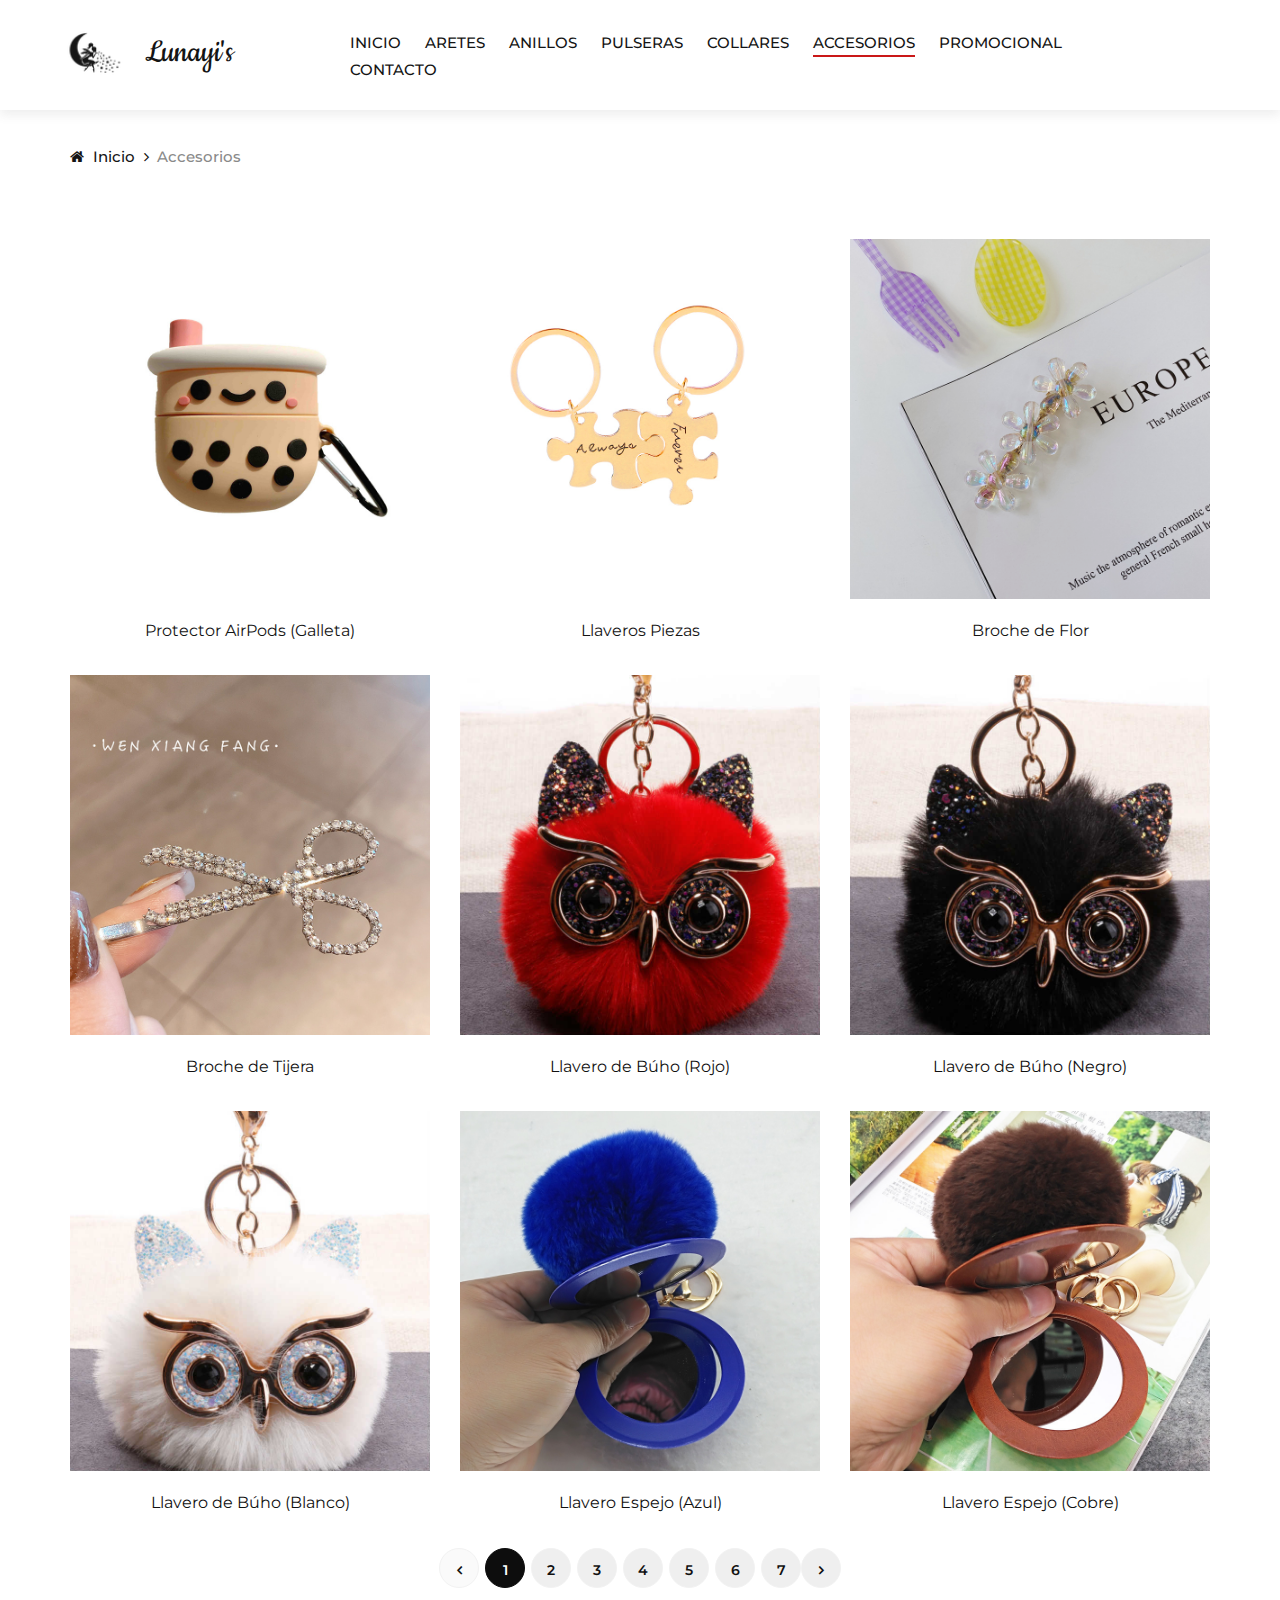
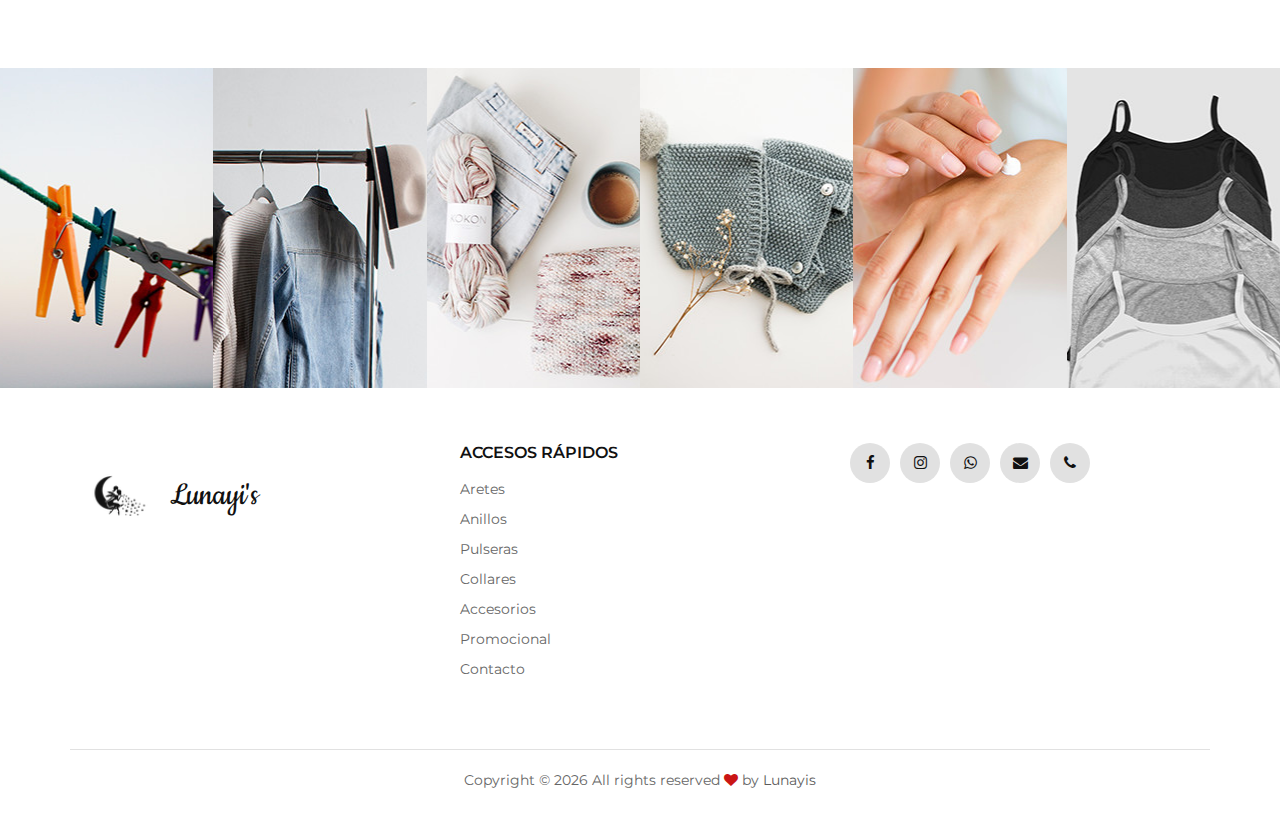
==== accesories.html @ 6506234a "Completed" ====
<!DOCTYPE html>
<html lang="es">

<head>
  <meta charset="UTF-8">
  <meta name="description" content="Ashion Template">
  <meta name="keywords" content="Ashion, unica, creative, html">
  <meta name="viewport" content="width=device-width, initial-scale=1.0">
  <meta http-equiv="X-UA-Compatible" content="ie=edge">
  <title>Lunayis</title>

  <!-- Google Font -->
  <link href="https://fonts.googleapis.com/css2?family=Cookie&display=swap" rel="stylesheet">
  <link href="https://fonts.googleapis.com/css2?family=Montserrat:wght@400;500;600;700;800;900&display=swap"
    rel="stylesheet">

  <!-- Css Styles -->
  <link rel="stylesheet" href="css/bootstrap.min.css" type="text/css">
  <link rel="stylesheet" href="css/font-awesome.min.css" type="text/css">
  <link rel="stylesheet" href="css/elegant-icons.css" type="text/css">
  <link rel="stylesheet" href="css/jquery-ui.min.css" type="text/css">
  <link rel="stylesheet" href="css/magnific-popup.css" type="text/css">
  <link rel="stylesheet" href="css/owl.carousel.min.css" type="text/css">
  <link rel="stylesheet" href="css/slicknav.min.css" type="text/css">
  <link rel="stylesheet" href="css/style.css" type="text/css">
  <link rel="icon" href="img/back.png">
</head>

<body>
  <!-- Page Preloder -->
  <div id="preloder">
    <div class="loader"></div>
  </div>

  <!-- Offcanvas Menu Begin -->
  <div class="offcanvas-menu-overlay"></div>
  <div class="offcanvas-menu-wrapper">
    <ul class="offcanvas__widget">
    </ul>
    <div class="offcanvas__logo">
      <a href="./index.html">
        <img src="img/back.png" alt="">
        <span>Lunayi's</span>
      </a>
    </div>
    <div id="mobile-menu-wrap"></div>
  </div>
  <!-- Offcanvas Menu End -->

  <!-- Header Section Begin -->
  <header class="header">
    <div class="container-fluid">
      <div class="row">
        <div class="col-xl-3 col-lg-2">
          <div class="header__logo">
            <a href="./index.html"><img src="img/back.png" alt=""></a>
            <span>Lunayi's</span>
          </div>
        </div>
        <div class="col-xl-8 col-lg-8">
          <nav class="header__menu">
            <ul>
              <li><a href="./index.html">Inicio</a></li>
              <li><a href="earring.html">Aretes</a></li>
              <li><a href="rings.html">Anillos</a></li>
              <li><a href="wrist.html">Pulseras</a></li>
              <li><a href="necklaces.html">Collares</a></li>
              <li class="active"><a href="accesories.html">Accesorios</a></li>
              <li><a href="./promocional.html">Promocional</a></li>
              <li><a href="./contact.html">Contacto</a></li>
            </ul>
          </nav>
        </div>
      </div>
      <div class="canvas__open">
        <i class="fa fa-bars"></i>
      </div>
    </div>
  </header>
  <!-- Header Section End -->

  <!-- Breadcrumb Begin -->
  <div class="breadcrumb-option">
    <div class="container">
      <div class="row">
        <div class="col-lg-12">
          <div class="breadcrumb__links">
            <a href="./index.html"><i class="fa fa-home"></i> Inicio</a>
            <span>Accesorios</span>
          </div>
        </div>
      </div>
    </div>
  </div>
  <!-- Breadcrumb End -->

  <!-- Shop Section Begin -->
  <section class="shop spad">
    <div class="container">
      <div class="row">
        <div class="col-lg-12 col-md-12">
          <ul id="paginated-list" class="row">
            <li class="col-lg-4 col-md-6">
              <div class="product__item sale">
                <div class="product__item__pic set-bg" data-setbg='img/accesories/ac-1.jpg'>
                  <ul class="product__hover">
                    <li><a href="img/accesories/ac-1.jpg" class="image-popup"><span class="arrow_expand"></span></a>
                    </li>
                  </ul>
                </div>
                <div class="product__item__text">
                  <h6>Protector AirPods (Galleta)</h6>
                </div>
              </div>
            </li>
            <li class="col-lg-4 col-md-6">
              <div class="product__item sale">
                <div class="product__item__pic set-bg" data-setbg='img/accesories/ac-2.jpg'>
                  <ul class="product__hover">
                    <li><a href="img/accesories/ac-2.jpg" class="image-popup"><span class="arrow_expand"></span></a>
                    </li>
                  </ul>
                </div>
                <div class="product__item__text">
                  <h6>Llaveros Piezas</h6>
                </div>
              </div>
            </li>
            <li class="col-lg-4 col-md-6">
              <div class="product__item sale">
                <div class="product__item__pic set-bg" data-setbg='img/accesories/ac-3.jpg'>
                  <ul class="product__hover">
                    <li><a href="img/accesories/ac-3.jpg" class="image-popup"><span class="arrow_expand"></span></a>
                    </li>
                  </ul>
                </div>
                <div class="product__item__text">
                  <h6>Broche de Flor</h6>
                </div>
              </div>
            </li>
            <li class="col-lg-4 col-md-6">
              <div class="product__item sale">
                <div class="product__item__pic set-bg" data-setbg='img/accesories/ac-4.jpg'>
                  <ul class="product__hover">
                    <li><a href="img/accesories/ac-4.jpg" class="image-popup"><span class="arrow_expand"></span></a>
                    </li>
                  </ul>
                </div>
                <div class="product__item__text">
                  <h6>Broche de Tijera</h6>
                </div>
              </div>
            </li>
            <li class="col-lg-4 col-md-6">
              <div class="product__item sale">
                <div class="product__item__pic set-bg" data-setbg='img/accesories/ac-5.jpg'>
                  <ul class="product__hover">
                    <li><a href="img/accesories/ac-5.jpg" class="image-popup"><span class="arrow_expand"></span></a>
                    </li>
                  </ul>
                </div>
                <div class="product__item__text">
                  <h6>Llavero de Búho (Rojo)</h6>
                </div>
              </div>
            </li>
            <li class="col-lg-4 col-md-6">
              <div class="product__item sale">
                <div class="product__item__pic set-bg" data-setbg='img/accesories/ac-6.jpg'>
                  <ul class="product__hover">
                    <li><a href="img/accesories/ac-6.jpg" class="image-popup"><span class="arrow_expand"></span></a>
                    </li>
                  </ul>
                </div>
                <div class="product__item__text">
                  <h6>Llavero de Búho (Negro)</h6>
                </div>
              </div>
            </li>
            <li class="col-lg-4 col-md-6">
              <div class="product__item sale">
                <div class="product__item__pic set-bg" data-setbg='img/accesories/ac-7.jpg'>
                  <ul class="product__hover">
                    <li><a href="img/accesories/ac-7.jpg" class="image-popup"><span class="arrow_expand"></span></a>
                    </li>
                  </ul>
                </div>
                <div class="product__item__text">
                  <h6>Llavero de Búho (Blanco)</h6>
                </div>
              </div>
            </li>
            <li class="col-lg-4 col-md-6">
              <div class="product__item sale">
                <div class="product__item__pic set-bg" data-setbg='img/accesories/ac-8.jpg'>
                  <ul class="product__hover">
                    <li><a href="img/accesories/ac-8.jpg" class="image-popup"><span class="arrow_expand"></span></a>
                    </li>
                  </ul>
                </div>
                <div class="product__item__text">
                  <h6>Llavero Espejo (Azul)</h6>
                </div>
              </div>
            </li>
            <li class="col-lg-4 col-md-6">
              <div class="product__item sale">
                <div class="product__item__pic set-bg" data-setbg='img/accesories/ac-9.jpg'>
                  <ul class="product__hover">
                    <li><a href="img/accesories/ac-9.jpg" class="image-popup"><span class="arrow_expand"></span></a>
                    </li>
                  </ul>
                </div>
                <div class="product__item__text">
                  <h6>Llavero Espejo (Cobre)</h6>
                </div>
              </div>
            </li>
            <li class="col-lg-4 col-md-6">
              <div class="product__item sale">
                <div class="product__item__pic set-bg" data-setbg='img/accesories/ac-10.jpg'>
                  <ul class="product__hover">
                    <li><a href="img/accesories/ac-10.jpg" class="image-popup"><span class="arrow_expand"></span></a>
                    </li>
                  </ul>
                </div>
                <div class="product__item__text">
                  <h6>Llavero de Cactus</h6>
                </div>
              </div>
            </li>
            <li class="col-lg-4 col-md-6">
              <div class="product__item sale">
                <div class="product__item__pic set-bg" data-setbg='img/accesories/ac-11.jpg'>
                  <ul class="product__hover">
                    <li><a href="img/accesories/ac-11.jpg" class="image-popup"><span class="arrow_expand"></span></a>
                    </li>
                  </ul>
                </div>
                <div class="product__item__text">
                  <h6>Lapicera</h6>
                </div>
              </div>
            </li>
            <li class="col-lg-4 col-md-6">
              <div class="product__item sale">
                <div class="product__item__pic set-bg" data-setbg='img/accesories/ac-12.jpg'>
                  <ul class="product__hover">
                    <li><a href="img/accesories/ac-12.jpg" class="image-popup"><span class="arrow_expand"></span></a>
                    </li>
                  </ul>
                </div>
                <div class="product__item__text">
                  <h6>Diademas</h6>
                </div>
              </div>
            </li>
            <li class="col-lg-4 col-md-6">
              <div class="product__item sale">
                <div class="product__item__pic set-bg" data-setbg='img/accesories/ac-13.jpg'>
                  <ul class="product__hover">
                    <li><a href="img/accesories/ac-13.jpg" class="image-popup"><span class="arrow_expand"></span></a>
                    </li>
                  </ul>
                </div>
                <div class="product__item__text">
                  <h6>Espanta Sueños</h6>
                </div>
              </div>
            </li>
            <li class="col-lg-4 col-md-6">
              <div class="product__item sale">
                <div class="product__item__pic set-bg" data-setbg='img/accesories/ac-14.jpg'>
                  <ul class="product__hover">
                    <li><a href="img/accesories/ac-14.jpg" class="image-popup"><span class="arrow_expand"></span></a>
                    </li>
                  </ul>
                </div>
                <div class="product__item__text">
                  <h6>Cadena Negra</h6>
                </div>
              </div>
            </li>
            <li class="col-lg-4 col-md-6">
              <div class="product__item sale">
                <div class="product__item__pic set-bg" data-setbg='img/accesories/ac-15.jpg'>
                  <ul class="product__hover">
                    <li><a href="img/accesories/ac-15.jpg" class="image-popup"><span class="arrow_expand"></span></a>
                    </li>
                  </ul>
                </div>
                <div class="product__item__text">
                  <h6>Bolsa Negra</h6>
                </div>
              </div>
            </li>
            <li class="col-lg-4 col-md-6">
              <div class="product__item sale">
                <div class="product__item__pic set-bg" data-setbg='img/accesories/ac-16.jpg'>
                  <ul class="product__hover">
                    <li><a href="img/accesories/ac-16.jpg" class="image-popup"><span class="arrow_expand"></span></a>
                    </li>
                  </ul>
                </div>
                <div class="product__item__text">
                  <h6>Protector AirPods (Huella)</h6>
                </div>
              </div>
            </li>
            <li class="col-lg-4 col-md-6">
              <div class="product__item sale">
                <div class="product__item__pic set-bg" data-setbg='img/accesories/ac-17.jpg'>
                  <ul class="product__hover">
                    <li><a href="img/accesories/ac-17.jpg" class="image-popup"><span class="arrow_expand"></span></a>
                    </li>
                  </ul>
                </div>
                <div class="product__item__text">
                  <h6>Lentes Oso (Rosas)</h6>
                </div>
              </div>
            </li>
            <li class="col-lg-4 col-md-6">
              <div class="product__item sale">
                <div class="product__item__pic set-bg" data-setbg='img/accesories/ac-18.jpg'>
                  <ul class="product__hover">
                    <li><a href="img/accesories/ac-18.jpg" class="image-popup"><span class="arrow_expand"></span></a>
                    </li>
                  </ul>
                </div>
                <div class="product__item__text">
                  <h6>Lentes Oso (Morados)</h6>
                </div>
              </div>
            </li>
            <li class="col-lg-4 col-md-6">
              <div class="product__item sale">
                <div class="product__item__pic set-bg" data-setbg='img/accesories/ac-19.jpg'>
                  <ul class="product__hover">
                    <li><a href="img/accesories/ac-19.jpg" class="image-popup"><span class="arrow_expand"></span></a>
                    </li>
                  </ul>
                </div>
                <div class="product__item__text">
                  <h6>Tobillera</h6>
                </div>
              </div>
            </li>
            <li class="col-lg-4 col-md-6">
              <div class="product__item sale">
                <div class="product__item__pic set-bg" data-setbg='img/accesories/ac-20.jpg'>
                  <ul class="product__hover">
                    <li><a href="img/accesories/ac-20.jpg" class="image-popup"><span class="arrow_expand"></span></a>
                    </li>
                  </ul>
                </div>
                <div class="product__item__text">
                  <h6>Llavero de Bebé</h6>
                </div>
              </div>
            </li>
            <li class="col-lg-4 col-md-6">
              <div class="product__item sale">
                <div class="product__item__pic set-bg" data-setbg='img/accesories/ac-21.jpg'>
                  <ul class="product__hover">
                    <li><a href="img/accesories/ac-21.jpg" class="image-popup"><span class="arrow_expand"></span></a>
                    </li>
                  </ul>
                </div>
                <div class="product__item__text">
                  <h6>Llavero de Astronauta</h6>
                </div>
              </div>
            </li>
            <li class="col-lg-4 col-md-6">
              <div class="product__item sale">
                <div class="product__item__pic set-bg" data-setbg='img/accesories/ac-22.jpg'>
                  <ul class="product__hover">
                    <li><a href="img/accesories/ac-22.jpg" class="image-popup"><span class="arrow_expand"></span></a>
                    </li>
                  </ul>
                </div>
                <div class="product__item__text">
                  <h6>Cartera (Gris)</h6>
                </div>
              </div>
            </li>
            <li class="col-lg-4 col-md-6">
              <div class="product__item sale">
                <div class="product__item__pic set-bg" data-setbg='img/accesories/ac-23.jpg'>
                  <ul class="product__hover">
                    <li><a href="img/accesories/ac-23.jpg" class="image-popup"><span class="arrow_expand"></span></a>
                    </li>
                  </ul>
                </div>
                <div class="product__item__text">
                  <h6>Broche de Sirena</h6>
                </div>
              </div>
            </li>
            <li class="col-lg-4 col-md-6">
              <div class="product__item sale">
                <div class="product__item__pic set-bg" data-setbg='img/accesories/ac-24.jpg'>
                  <ul class="product__hover">
                    <li><a href="img/accesories/ac-24.jpg" class="image-popup"><span class="arrow_expand"></span></a>
                    </li>
                  </ul>
                </div>
                <div class="product__item__text">
                  <h6>Pinza para Pelo (Gato)</h6>
                </div>
              </div>
            </li>
            <li class="col-lg-4 col-md-6">
              <div class="product__item sale">
                <div class="product__item__pic set-bg" data-setbg='img/accesories/ac-25.jpg'>
                  <ul class="product__hover">
                    <li><a href="img/accesories/ac-25.jpg" class="image-popup"><span class="arrow_expand"></span></a>
                    </li>
                  </ul>
                </div>
                <div class="product__item__text">
                  <h6>Primeros Auxilios</h6>
                </div>
              </div>
            </li>
            <li class="col-lg-4 col-md-6">
              <div class="product__item sale">
                <div class="product__item__pic set-bg" data-setbg='img/accesories/ac-26.jpg'>
                  <ul class="product__hover">
                    <li><a href="img/accesories/ac-26.jpg" class="image-popup"><span class="arrow_expand"></span></a>
                    </li>
                  </ul>
                </div>
                <div class="product__item__text">
                  <h6>Lentes (Naranjas)</h6>
                </div>
              </div>
            </li>
            <li class="col-lg-4 col-md-6">
              <div class="product__item sale">
                <div class="product__item__pic set-bg" data-setbg='img/accesories/ac-27.jpg'>
                  <ul class="product__hover">
                    <li><a href="img/accesories/ac-27.jpg" class="image-popup"><span class="arrow_expand"></span></a>
                    </li>
                  </ul>
                </div>
                <div class="product__item__text">
                  <h6>Lentes (Rosas)</h6>
                </div>
              </div>
            </li>
            <li class="col-lg-4 col-md-6">
              <div class="product__item sale">
                <div class="product__item__pic set-bg" data-setbg='img/accesories/ac-28.jpg'>
                  <ul class="product__hover">
                    <li><a href="img/accesories/ac-28.jpg" class="image-popup"><span class="arrow_expand"></span></a>
                    </li>
                  </ul>
                </div>
                <div class="product__item__text">
                  <h6>Lentes (Morados)</h6>
                </div>
              </div>
            </li>
            <li class="col-lg-4 col-md-6">
              <div class="product__item sale">
                <div class="product__item__pic set-bg" data-setbg='img/accesories/ac-29.jpg'>
                  <ul class="product__hover">
                    <li><a href="img/accesories/ac-29.jpg" class="image-popup"><span class="arrow_expand"></span></a>
                    </li>
                  </ul>
                </div>
                <div class="product__item__text">
                  <h6>Lentes (Rojos)</h6>
                </div>
              </div>
            </li>
            <li class="col-lg-4 col-md-6">
              <div class="product__item sale">
                <div class="product__item__pic set-bg" data-setbg='img/accesories/ac-30.jpg'>
                  <ul class="product__hover">
                    <li><a href="img/accesories/ac-30.jpg" class="image-popup"><span class="arrow_expand"></span></a>
                    </li>
                  </ul>
                </div>
                <div class="product__item__text">
                  <h6>Lentes (Negros)</h6>
                </div>
              </div>
            </li>
            <li class="col-lg-4 col-md-6">
              <div class="product__item sale">
                <div class="product__item__pic set-bg" data-setbg='img/accesories/ac-31.jpg'>
                  <ul class="product__hover">
                    <li><a href="img/accesories/ac-31.jpg" class="image-popup"><span class="arrow_expand"></span></a>
                    </li>
                  </ul>
                </div>
                <div class="product__item__text">
                  <h6>Llavero de Dinosaurio</h6>
                </div>
              </div>
            </li>
            <li class="col-lg-4 col-md-6">
              <div class="product__item sale">
                <div class="product__item__pic set-bg" data-setbg='img/accesories/ac-32.jpg'>
                  <ul class="product__hover">
                    <li><a href="img/accesories/ac-32.jpg" class="image-popup"><span class="arrow_expand"></span></a>
                    </li>
                  </ul>
                </div>
                <div class="product__item__text">
                  <h6>Astronauta</h6>
                </div>
              </div>
            </li>
            <li class="col-lg-4 col-md-6">
              <div class="product__item sale">
                <div class="product__item__pic set-bg" data-setbg='img/accesories/ac-33.jpg'>
                  <ul class="product__hover">
                    <li><a href="img/accesories/ac-33.jpg" class="image-popup"><span class="arrow_expand"></span></a>
                    </li>
                  </ul>
                </div>
                <div class="product__item__text">
                  <h6>Broche de Sirena</h6>
                </div>
              </div>
            </li>
            <li class="col-lg-4 col-md-6">
              <div class="product__item sale">
                <div class="product__item__pic set-bg" data-setbg='img/accesories/ac-34.jpg'>
                  <ul class="product__hover">
                    <li><a href="img/accesories/ac-34.jpg" class="image-popup"><span class="arrow_expand"></span></a>
                    </li>
                  </ul>
                </div>
                <div class="product__item__text">
                  <h6>Llavero de Astronauta (Blanco)</h6>
                </div>
              </div>
            </li>
            <li class="col-lg-4 col-md-6">
              <div class="product__item sale">
                <div class="product__item__pic set-bg" data-setbg='img/accesories/ac-35.jpg'>
                  <ul class="product__hover">
                    <li><a href="img/accesories/ac-35.jpg" class="image-popup"><span class="arrow_expand"></span></a>
                    </li>
                  </ul>
                </div>
                <div class="product__item__text">
                  <h6>Llavero de Corazób (Rosa)</h6>
                </div>
              </div>
            </li>
            <li class="col-lg-4 col-md-6">
              <div class="product__item sale">
                <div class="product__item__pic set-bg" data-setbg='img/accesories/ac-36.jpg'>
                  <ul class="product__hover">
                    <li><a href="img/accesories/ac-36.jpg" class="image-popup"><span class="arrow_expand"></span></a>
                    </li>
                  </ul>
                </div>
                <div class="product__item__text">
                  <h6>Moño de Blanca Nieves</h6>
                </div>
              </div>
            </li>
            <li class="col-lg-4 col-md-6">
              <div class="product__item sale">
                <div class="product__item__pic set-bg" data-setbg='img/accesories/ac-37.jpg'>
                  <ul class="product__hover">
                    <li><a href="img/accesories/ac-37.jpg" class="image-popup"><span class="arrow_expand"></span></a>
                    </li>
                  </ul>
                </div>
                <div class="product__item__text">
                  <h6>Moño de Ariel</h6>
                </div>
              </div>
            </li>
            <li class="col-lg-4 col-md-6">
              <div class="product__item sale">
                <div class="product__item__pic set-bg" data-setbg='img/accesories/ac-38.jpg'>
                  <ul class="product__hover">
                    <li><a href="img/accesories/ac-38.jpg" class="image-popup"><span class="arrow_expand"></span></a>
                    </li>
                  </ul>
                </div>
                <div class="product__item__text">
                  <h6>Moño de Sirenita</h6>
                </div>
              </div>
            </li>
            <li class="col-lg-4 col-md-6">
              <div class="product__item sale">
                <div class="product__item__pic set-bg" data-setbg='img/accesories/ac-39.jpg'>
                  <ul class="product__hover">
                    <li><a href="img/accesories/ac-39.jpg" class="image-popup"><span class="arrow_expand"></span></a>
                    </li>
                  </ul>
                </div>
                <div class="product__item__text">
                  <h6>Moño de Enredados</h6>
                </div>
              </div>
            </li>
            <li class="col-lg-4 col-md-6">
              <div class="product__item sale">
                <div class="product__item__pic set-bg" data-setbg='img/accesories/ac-40.jpg'>
                  <ul class="product__hover">
                    <li><a href="img/accesories/ac-40.jpg" class="image-popup"><span class="arrow_expand"></span></a>
                    </li>
                  </ul>
                </div>
                <div class="product__item__text">
                  <h6>Moño de Bella</h6>
                </div>
              </div>
            </li>
            <li class="col-lg-4 col-md-6">
              <div class="product__item sale">
                <div class="product__item__pic set-bg" data-setbg='img/accesories/ac-41.jpg'>
                  <ul class="product__hover">
                    <li><a href="img/accesories/ac-41.jpg" class="image-popup"><span class="arrow_expand"></span></a>
                    </li>
                  </ul>
                </div>
                <div class="product__item__text">
                  <h6>Moño de Cenicienta</h6>
                </div>
              </div>
            </li>
            <li class="col-lg-4 col-md-6">
              <div class="product__item sale">
                <div class="product__item__pic set-bg" data-setbg='img/accesories/ac-42.jpg'>
                  <ul class="product__hover">
                    <li><a href="img/accesories/ac-42.jpg" class="image-popup"><span class="arrow_expand"></span></a>
                    </li>
                  </ul>
                </div>
                <div class="product__item__text">
                  <h6>Moño de Jazmín</h6>
                </div>
              </div>
            </li>
            <li class="col-lg-4 col-md-6">
              <div class="product__item sale">
                <div class="product__item__pic set-bg" data-setbg='img/accesories/ac-43.jpg'>
                  <ul class="product__hover">
                    <li><a href="img/accesories/ac-43.jpg" class="image-popup"><span class="arrow_expand"></span></a>
                    </li>
                  </ul>
                </div>
                <div class="product__item__text">
                  <h6>Mochila de Dinosaurio (Negro)</h6>
                </div>
              </div>
            </li>
            <li class="col-lg-4 col-md-6">
              <div class="product__item sale">
                <div class="product__item__pic set-bg" data-setbg='img/accesories/ac-44.jpg'>
                  <ul class="product__hover">
                    <li><a href="img/accesories/ac-44.jpg" class="image-popup"><span class="arrow_expand"></span></a>
                    </li>
                  </ul>
                </div>
                <div class="product__item__text">
                  <h6>Mochila de Dinosaurio (Rojo)</h6>
                </div>
              </div>
            </li>
            <li class="col-lg-4 col-md-6">
              <div class="product__item sale">
                <div class="product__item__pic set-bg" data-setbg='img/accesories/ac-45.jpg'>
                  <ul class="product__hover">
                    <li><a href="img/accesories/ac-45.jpg" class="image-popup"><span class="arrow_expand"></span></a>
                    </li>
                  </ul>
                </div>
                <div class="product__item__text">
                  <h6>Bolso de Emoji</h6>
                </div>
              </div>
            </li>
            <li class="col-lg-4 col-md-6">
              <div class="product__item sale">
                <div class="product__item__pic set-bg" data-setbg='img/accesories/ac-46.jpg'>
                  <ul class="product__hover">
                    <li><a href="img/accesories/ac-46.jpg" class="image-popup"><span class="arrow_expand"></span></a>
                    </li>
                  </ul>
                </div>
                <div class="product__item__text">
                  <h6>Bolsa de Oso y Conejo</h6>
                </div>
              </div>
            </li>
            <li class="col-lg-4 col-md-6">
              <div class="product__item sale">
                <div class="product__item__pic set-bg" data-setbg='img/accesories/ac-47.jpg'>
                  <ul class="product__hover">
                    <li><a href="img/accesories/ac-47.jpg" class="image-popup"><span class="arrow_expand"></span></a>
                    </li>
                  </ul>
                </div>
                <div class="product__item__text">
                  <h6>Bolsa de Oso</h6>
                </div>
              </div>
            </li>
            <li class="col-lg-4 col-md-6">
              <div class="product__item sale">
                <div class="product__item__pic set-bg" data-setbg='img/accesories/ac-48.jpg'>
                  <ul class="product__hover">
                    <li><a href="img/accesories/ac-48.jpg" class="image-popup"><span class="arrow_expand"></span></a>
                    </li>
                  </ul>
                </div>
                <div class="product__item__text">
                  <h6>Pasamontañas (Azul)</h6>
                </div>
              </div>
            </li>
            <li class="col-lg-4 col-md-6">
              <div class="product__item sale">
                <div class="product__item__pic set-bg" data-setbg='img/accesories/ac-49.jpg'>
                  <ul class="product__hover">
                    <li><a href="img/accesories/ac-49.jpg" class="image-popup"><span class="arrow_expand"></span></a>
                    </li>
                  </ul>
                </div>
                <div class="product__item__text">
                  <h6>Pasamontañas (Gris)</h6>
                </div>
              </div>
            </li>
            <li class="col-lg-4 col-md-6">
              <div class="product__item sale">
                <div class="product__item__pic set-bg" data-setbg='img/accesories/ac-50.jpg'>
                  <ul class="product__hover">
                    <li><a href="img/accesories/ac-50.jpg" class="image-popup"><span class="arrow_expand"></span></a>
                    </li>
                  </ul>
                </div>
                <div class="product__item__text">
                  <h6>Pasamontañas (Camuflaje Gris)</h6>
                </div>
              </div>
            </li>
            <li class="col-lg-4 col-md-6">
              <div class="product__item sale">
                <div class="product__item__pic set-bg" data-setbg='img/accesories/ac-51.jpg'>
                  <ul class="product__hover">
                    <li><a href="img/accesories/ac-51.jpg" class="image-popup"><span class="arrow_expand"></span></a>
                    </li>
                  </ul>
                </div>
                <div class="product__item__text">
                  <h6>Pasamontañas (Camuflaje Azul)</h6>
                </div>
              </div>
            </li>
            <li class="col-lg-4 col-md-6">
              <div class="product__item sale">
                <div class="product__item__pic set-bg" data-setbg='img/accesories/ac-52.jpg'>
                  <ul class="product__hover">
                    <li><a href="img/accesories/ac-52.jpg" class="image-popup"><span class="arrow_expand"></span></a>
                    </li>
                  </ul>
                </div>
                <div class="product__item__text">
                  <h6>Pasamontañas (Gris)</h6>
                </div>
              </div>
            </li>
            <li class="col-lg-4 col-md-6">
              <div class="product__item sale">
                <div class="product__item__pic set-bg" data-setbg='img/accesories/ac-53.jpg'>
                  <ul class="product__hover">
                    <li><a href="img/accesories/ac-53.jpg" class="image-popup"><span class="arrow_expand"></span></a>
                    </li>
                  </ul>
                </div>
                <div class="product__item__text">
                  <h6>Pasamontañas (Negro)</h6>
                </div>
              </div>
            </li>
            <li class="col-lg-4 col-md-6">
              <div class="product__item sale">
                <div class="product__item__pic set-bg" data-setbg='img/accesories/ac-54.jpg'>
                  <ul class="product__hover">
                    <li><a href="img/accesories/ac-54.jpg" class="image-popup"><span class="arrow_expand"></span></a>
                    </li>
                  </ul>
                </div>
                <div class="product__item__text">
                  <h6>Pedreria</h6>
                </div>
              </div>
            </li>
            <li class="col-lg-4 col-md-6">
              <div class="product__item sale">
                <div class="product__item__pic set-bg" data-setbg='img/accesories/ac-55.jpg'>
                  <ul class="product__hover">
                    <li><a href="img/accesories/ac-55.jpg" class="image-popup"><span class="arrow_expand"></span></a>
                    </li>
                  </ul>
                </div>
                <div class="product__item__text">
                  <h6>Huevito</h6>
                </div>
              </div>
            </li>
            <li class="col-lg-4 col-md-6">
              <div class="product__item sale">
                <div class="product__item__pic set-bg" data-setbg='img/accesories/ac-56.jpg'>
                  <ul class="product__hover">
                    <li><a href="img/accesories/ac-56.jpg" class="image-popup"><span class="arrow_expand"></span></a>
                    </li>
                  </ul>
                </div>
                <div class="product__item__text">
                  <h6>Letrero</h6>
                </div>
              </div>
            </li>
            <li class="col-lg-4 col-md-6">
              <div class="product__item sale">
                <div class="product__item__pic set-bg" data-setbg='img/accesories/ac-57.jpg'>
                  <ul class="product__hover">
                    <li><a href="img/accesories/ac-57.jpg" class="image-popup"><span class="arrow_expand"></span></a>
                    </li>
                  </ul>
                </div>
                <div class="product__item__text">
                  <h6>Protector AirPods (Oreo)</h6>
                </div>
              </div>
            </li>
            <li class="col-lg-4 col-md-6">
              <div class="product__item sale">
                <div class="product__item__pic set-bg" data-setbg='img/accesories/ac-58.jpg'>
                  <ul class="product__hover">
                    <li><a href="img/accesories/ac-58.jpg" class="image-popup"><span class="arrow_expand"></span></a>
                    </li>
                  </ul>
                </div>
                <div class="product__item__text">
                  <h6>Inflable Cisne</h6>
                </div>
              </div>
            </li>
            <div class="col-lg-12 text-center">
              <div class="pagination__option">
                <button id="prev-button">
                  <i class="fa fa-angle-left"></i>
                </button>
                <div id="pagination-numbers">
                </div>
                <button id="next-button">
                  <i class="fa fa-angle-right"></i>
                </button>
              </div>
            </div>
          </ul>
        </div>
      </div>
    </div>
  </section>
  <!-- Shop Section End -->

  <!-- Instagram Begin -->
  <div class="instagram">
    <div class="container-fluid">
      <div class="row">
        <div class="col-lg-2 col-md-4 col-sm-4 p-0">
          <div class="instagram__item set-bg" data-setbg="img/instagram/insta-1.jpg">
            <div class="instagram__text">
              <i class="fa fa-facebook"></i>
              <a href="https://www.facebook.com/profile.php?id=100085684642238" target="_blank">Lunayi's</a>
            </div>
          </div>
        </div>
        <div class="col-lg-2 col-md-4 col-sm-4 p-0">
          <div class="instagram__item set-bg" data-setbg="img/instagram/insta-2.jpg">
            <div class="instagram__text">
              <i class="fa fa-facebook"></i>
              <a href="https://www.facebook.com/profile.php?id=100085684642238" target="_blank">Lunayi's</a>
            </div>
          </div>
        </div>
        <div class="col-lg-2 col-md-4 col-sm-4 p-0">
          <div class="instagram__item set-bg" data-setbg="img/instagram/insta-3.jpg">
            <div class="instagram__text">
              <i class="fa fa-facebook"></i>
              <a href="https://www.facebook.com/profile.php?id=100085684642238" target="_blank">Lunayi's</a>
            </div>
          </div>
        </div>
        <div class="col-lg-2 col-md-4 col-sm-4 p-0">
          <div class="instagram__item set-bg" data-setbg="img/instagram/insta-4.jpg">
            <div class="instagram__text">
              <i class="fa fa-facebook"></i>
              <a href="https://www.facebook.com/profile.php?id=100085684642238" target="_blank">Lunayi's</a>
            </div>
          </div>
        </div>
        <div class="col-lg-2 col-md-4 col-sm-4 p-0">
          <div class="instagram__item set-bg" data-setbg="img/instagram/insta-5.jpg">
            <div class="instagram__text">
              <i class="fa fa-facebook"></i>
              <a href="https://www.facebook.com/profile.php?id=100085684642238" target="_blank">Lunayi's</a>
            </div>
          </div>
        </div>
        <div class="col-lg-2 col-md-4 col-sm-4 p-0">
          <div class="instagram__item set-bg" data-setbg="img/instagram/insta-6.jpg">
            <div class="instagram__text">
              <i class="fa fa-facebook"></i>
              <a href="https://www.facebook.com/profile.php?id=100085684642238" target="_blank">Lunayi's</a>
            </div>
          </div>
        </div>
      </div>
    </div>
  </div>
  <!-- Instagram End -->

  <!-- Footer Section Begin -->
  <footer class="footer">
    <div class="container">
      <div class="row">
        <div class="col-lg-4 col-md-6 col-sm-7">
          <div class="footer__about">
            <div class="header__logo">
              <a href="./index.html"><img src="img/back.png" alt=""></a>
              <span>Lunayi's</span>
            </div>
          </div>
        </div>
        <div class="col-lg-2 col-md-3 col-sm-5">
          <div class="footer__widget">
            <h6>Accesos rápidos</h6>
            <ul>
              <li><a href="./earring.html">Aretes</a></li>
              <li><a href="./rings.html">Anillos</a></li>
              <li><a href="./wrist.html">Pulseras</a></li>
              <li><a href="necklaces.html">Collares</a></li>
              <li><a href="accesories.html">Accesorios</a></li>
              <li><a href="./promocional.html">Promocional</a></li>
              <li><a href="./contact.html">Contacto</a></li>
            </ul>
          </div>
        </div>
        <div class="col-lg-2 col-md-3 col-sm-5"></div>
        <div class="col-lg-4 col-md-8 col-sm-8">
          <div class="footer__newslatter">
            <div class="footer__social">
              <a href="https://www.facebook.com/profile.php?id=100085684642238" target="_blank"><i
                  class="fa fa-facebook"></i></a>
              <a href="https://www.instagram.com/lunayis3021/?igshid=YmMyMTA2M2Y%3D" target="_blank"><i
                  class="fa fa-instagram"></i></a>
              <a href="https://api.whatsapp.com/send?phone=524437228867" target="_blank"><i
                  class="fa fa-whatsapp"></i></a>
              <a href="mailto:lunayis3021@gmail.com?subject=Información" target="_blank"><i
                  class="fa fa-envelope"></i></a>
              <a href="tel:4437228867"><i class="fa fa-phone"></i></a>
            </div>
          </div>
        </div>
      </div>
      <div class="row">
        <div class="col-lg-12">
          <!-- Link back to Colorlib can't be removed. Template is licensed under CC BY 3.0. -->
          <div class="footer__copyright__text">
            <p>Copyright &copy;
              <script>document.write(new Date().getFullYear());</script> All rights reserved <i class="fa fa-heart"
                aria-hidden="true"></i> by <a href="https://colorlib.com" target="_blank">Lunayis</a>
            </p>
          </div>
          <!-- Link back to Colorlib can't be removed. Template is licensed under CC BY 3.0. -->
        </div>
      </div>
    </div>
  </footer>
  <!-- Footer Section End -->

  <!-- Search Begin -->
  <div class="search-model">
    <div class="h-100 d-flex align-items-center justify-content-center">
      <div class="search-close-switch">+</div>
      <form class="search-model-form">
        <input type="text" id="search-input" placeholder="Search here.....">
      </form>
    </div>
  </div>
  <!-- Search End -->

  <!-- Js Plugins -->
  <script src="js/jquery-3.3.1.min.js"></script>
  <script src="js/bootstrap.min.js"></script>
  <script src="js/jquery.magnific-popup.min.js"></script>
  <script src="js/pagination.js"></script>
  <script src="js/jquery-ui.min.js"></script>
  <script src="js/mixitup.min.js"></script>
  <script src="js/jquery.countdown.min.js"></script>
  <script src="js/jquery.slicknav.js"></script>
  <script src="js/owl.carousel.min.js"></script>
  <script src="js/jquery.nicescroll.min.js"></script>
  <script src="js/main.js"></script>
</body>

</html>
---- css/elegant-icons.css ----
@font-face {
	font-family: 'ElegantIcons';
	src:url('../fonts/ElegantIcons.eot');
	src:url('../fonts/ElegantIcons.eot?#iefix') format('embedded-opentype'),
		url('../fonts/ElegantIcons.woff') format('woff'),
		url('../fonts/ElegantIcons.ttf') format('truetype'),
		url('../fonts/ElegantIcons.svg#ElegantIcons') format('svg');
	font-weight: normal;
	font-style: normal;
}

/* Use the following CSS code if you want to use data attributes for inserting your icons */
[data-icon]:before {
	font-family: 'ElegantIcons';
	content: attr(data-icon);
	speak: none;
	font-weight: normal;
	font-variant: normal;
	text-transform: none;
	line-height: 1;
	-webkit-font-smoothing: antialiased;
	-moz-osx-font-smoothing: grayscale;
}

/* Use the following CSS code if you want to have a class per icon */
/*
Instead of a list of all class selectors,
you can use the generic selector below, but it's slower:
[class*="your-class-prefix"] {
*/
.arrow_up, .arrow_down, .arrow_left, .arrow_right, .arrow_left-up, .arrow_right-up, .arrow_right-down, .arrow_left-down, .arrow-up-down, .arrow_up-down_alt, .arrow_left-right_alt, .arrow_left-right, .arrow_expand_alt2, .arrow_expand_alt, .arrow_condense, .arrow_expand, .arrow_move, .arrow_carrot-up, .arrow_carrot-down, .arrow_carrot-left, .arrow_carrot-right, .arrow_carrot-2up, .arrow_carrot-2down, .arrow_carrot-2left, .arrow_carrot-2right, .arrow_carrot-up_alt2, .arrow_carrot-down_alt2, .arrow_carrot-left_alt2, .arrow_carrot-right_alt2, .arrow_carrot-2up_alt2, .arrow_carrot-2down_alt2, .arrow_carrot-2left_alt2, .arrow_carrot-2right_alt2, .arrow_triangle-up, .arrow_triangle-down, .arrow_triangle-left, .arrow_triangle-right, .arrow_triangle-up_alt2, .arrow_triangle-down_alt2, .arrow_triangle-left_alt2, .arrow_triangle-right_alt2, .arrow_back, .icon_minus-06, .icon_plus, .icon_close, .icon_check, .icon_minus_alt2, .icon_plus_alt2, .icon_close_alt2, .icon_check_alt2, .icon_zoom-out_alt, .icon_zoom-in_alt, .icon_search, .icon_box-empty, .icon_box-selected, .icon_minus-box, .icon_plus-box, .icon_box-checked, .icon_circle-empty, .icon_circle-slelected, .icon_stop_alt2, .icon_stop, .icon_pause_alt2, .icon_pause, .icon_menu, .icon_menu-square_alt2, .icon_menu-circle_alt2, .icon_ul, .icon_ol, .icon_adjust-horiz, .icon_adjust-vert, .icon_document_alt, .icon_documents_alt, .icon_pencil, .icon_pencil-edit_alt, .icon_pencil-edit, .icon_folder-alt, .icon_folder-open_alt, .icon_folder-add_alt, .icon_info_alt, .icon_error-oct_alt, .icon_error-circle_alt, .icon_error-triangle_alt, .icon_question_alt2, .icon_question, .icon_comment_alt, .icon_chat_alt, .icon_vol-mute_alt, .icon_volume-low_alt, .icon_volume-high_alt, .icon_quotations, .icon_quotations_alt2, .icon_clock_alt, .icon_lock_alt, .icon_lock-open_alt, .icon_key_alt, .icon_cloud_alt, .icon_cloud-upload_alt, .icon_cloud-download_alt, .icon_image, .icon_images, .icon_lightbulb_alt, .icon_gift_alt, .icon_house_alt, .icon_genius, .icon_mobile, .icon_tablet, .icon_laptop, .icon_desktop, .icon_camera_alt, .icon_mail_alt, .icon_cone_alt, .icon_ribbon_alt, .icon_bag_alt, .icon_creditcard, .icon_cart_alt, .icon_paperclip, .icon_tag_alt, .icon_tags_alt, .icon_trash_alt, .icon_cursor_alt, .icon_mic_alt, .icon_compass_alt, .icon_pin_alt, .icon_pushpin_alt, .icon_map_alt, .icon_drawer_alt, .icon_toolbox_alt, .icon_book_alt, .icon_calendar, .icon_film, .icon_table, .icon_contacts_alt, .icon_headphones, .icon_lifesaver, .icon_piechart, .icon_refresh, .icon_link_alt, .icon_link, .icon_loading, .icon_blocked, .icon_archive_alt, .icon_heart_alt, .icon_star_alt, .icon_star-half_alt, .icon_star, .icon_star-half, .icon_tools, .icon_tool, .icon_cog, .icon_cogs, .arrow_up_alt, .arrow_down_alt, .arrow_left_alt, .arrow_right_alt, .arrow_left-up_alt, .arrow_right-up_alt, .arrow_right-down_alt, .arrow_left-down_alt, .arrow_condense_alt, .arrow_expand_alt3, .arrow_carrot_up_alt, .arrow_carrot-down_alt, .arrow_carrot-left_alt, .arrow_carrot-right_alt, .arrow_carrot-2up_alt, .arrow_carrot-2dwnn_alt, .arrow_carrot-2left_alt, .arrow_carrot-2right_alt, .arrow_triangle-up_alt, .arrow_triangle-down_alt, .arrow_triangle-left_alt, .arrow_triangle-right_alt, .icon_minus_alt, .icon_plus_alt, .icon_close_alt, .icon_check_alt, .icon_zoom-out, .icon_zoom-in, .icon_stop_alt, .icon_menu-square_alt, .icon_menu-circle_alt, .icon_document, .icon_documents, .icon_pencil_alt, .icon_folder, .icon_folder-open, .icon_folder-add, .icon_folder_upload, .icon_folder_download, .icon_info, .icon_error-circle, .icon_error-oct, .icon_error-triangle, .icon_question_alt, .icon_comment, .icon_chat, .icon_vol-mute, .icon_volume-low, .icon_volume-high, .icon_quotations_alt, .icon_clock, .icon_lock, .icon_lock-open, .icon_key, .icon_cloud, .icon_cloud-upload, .icon_cloud-download, .icon_lightbulb, .icon_gift, .icon_house, .icon_camera, .icon_mail, .icon_cone, .icon_ribbon, .icon_bag, .icon_cart, .icon_tag, .icon_tags, .icon_trash, .icon_cursor, .icon_mic, .icon_compass, .icon_pin, .icon_pushpin, .icon_map, .icon_drawer, .icon_toolbox, .icon_book, .icon_contacts, .icon_archive, .icon_heart, .icon_profile, .icon_group, .icon_grid-2x2, .icon_grid-3x3, .icon_music, .icon_pause_alt, .icon_phone, .icon_upload, .icon_download, .social_facebook, .social_twitter, .social_pinterest, .social_googleplus, .social_tumblr, .social_tumbleupon, .social_wordpress, .social_instagram, .social_dribbble, .social_vimeo, .social_linkedin, .social_rss, .social_deviantart, .social_share, .social_myspace, .social_skype, .social_youtube, .social_picassa, .social_googledrive, .social_flickr, .social_blogger, .social_spotify, .social_delicious, .social_facebook_circle, .social_twitter_circle, .social_pinterest_circle, .social_googleplus_circle, .social_tumblr_circle, .social_stumbleupon_circle, .social_wordpress_circle, .social_instagram_circle, .social_dribbble_circle, .social_vimeo_circle, .social_linkedin_circle, .social_rss_circle, .social_deviantart_circle, .social_share_circle, .social_myspace_circle, .social_skype_circle, .social_youtube_circle, .social_picassa_circle, .social_googledrive_alt2, .social_flickr_circle, .social_blogger_circle, .social_spotify_circle, .social_delicious_circle, .social_facebook_square, .social_twitter_square, .social_pinterest_square, .social_googleplus_square, .social_tumblr_square, .social_stumbleupon_square, .social_wordpress_square, .social_instagram_square, .social_dribbble_square, .social_vimeo_square, .social_linkedin_square, .social_rss_square, .social_deviantart_square, .social_share_square, .social_myspace_square, .social_skype_square, .social_youtube_square, .social_picassa_square, .social_googledrive_square, .social_flickr_square, .social_blogger_square, .social_spotify_square, .social_delicious_square, .icon_printer, .icon_calulator, .icon_building, .icon_floppy, .icon_drive, .icon_search-2, .icon_id, .icon_id-2, .icon_puzzle, .icon_like, .icon_dislike, .icon_mug, .icon_currency, .icon_wallet, .icon_pens, .icon_easel, .icon_flowchart, .icon_datareport, .icon_briefcase, .icon_shield, .icon_percent, .icon_globe, .icon_globe-2, .icon_target, .icon_hourglass, .icon_balance, .icon_rook, .icon_printer-alt, .icon_calculator_alt, .icon_building_alt, .icon_floppy_alt, .icon_drive_alt, .icon_search_alt, .icon_id_alt, .icon_id-2_alt, .icon_puzzle_alt, .icon_like_alt, .icon_dislike_alt, .icon_mug_alt, .icon_currency_alt, .icon_wallet_alt, .icon_pens_alt, .icon_easel_alt, .icon_flowchart_alt, .icon_datareport_alt, .icon_briefcase_alt, .icon_shield_alt, .icon_percent_alt, .icon_globe_alt, .icon_clipboard {
	font-family: 'ElegantIcons';
	speak: none;
	font-style: normal;
	font-weight: normal;
	font-variant: normal;
	text-transform: none;
	line-height: 1;
	-webkit-font-smoothing: antialiased;
}
.arrow_up:before {
	content: "\21";
}
.arrow_down:before {
	content: "\22";
}
.arrow_left:before {
	content: "\23";
}
.arrow_right:before {
	content: "\24";
}
.arrow_left-up:before {
	content: "\25";
}
.arrow_right-up:before {
	content: "\26";
}
.arrow_right-down:before {
	content: "\27";
}
.arrow_left-down:before {
	content: "\28";
}
.arrow-up-down:before {
	content: "\29";
}
.arrow_up-down_alt:before {
	content: "\2a";
}
.arrow_left-right_alt:before {
	content: "\2b";
}
.arrow_left-right:before {
	content: "\2c";
}
.arrow_expand_alt2:before {
	content: "\2d";
}
.arrow_expand_alt:before {
	content: "\2e";
}
.arrow_condense:before {
	content: "\2f";
}
.arrow_expand:before {
	content: "\30";
}
.arrow_move:before {
	content: "\31";
}
.arrow_carrot-up:before {
	content: "\32";
}
.arrow_carrot-down:before {
	content: "\33";
}
.arrow_carrot-left:before {
	content: "\34";
}
.arrow_carrot-right:before {
	content: "\35";
}
.arrow_carrot-2up:before {
	content: "\36";
}
.arrow_carrot-2down:before {
	content: "\37";
}
.arrow_carrot-2left:before {
	content: "\38";
}
.arrow_carrot-2right:before {
	content: "\39";
}
.arrow_carrot-up_alt2:before {
	content: "\3a";
}
.arrow_carrot-down_alt2:before {
	content: "\3b";
}
.arrow_carrot-left_alt2:before {
	content: "\3c";
}
.arrow_carrot-right_alt2:before {
	content: "\3d";
}
.arrow_carrot-2up_alt2:before {
	content: "\3e";
}
.arrow_carrot-2down_alt2:before {
	content: "\3f";
}
.arrow_carrot-2left_alt2:before {
	content: "\40";
}
.arrow_carrot-2right_alt2:before {
	content: "\41";
}
.arrow_triangle-up:before {
	content: "\42";
}
.arrow_triangle-down:before {
	content: "\43";
}
.arrow_triangle-left:before {
	content: "\44";
}
.arrow_triangle-right:before {
	content: "\45";
}
.arrow_triangle-up_alt2:before {
	content: "\46";
}
.arrow_triangle-down_alt2:before {
	content: "\47";
}
.arrow_triangle-left_alt2:before {
	content: "\48";
}
.arrow_triangle-right_alt2:before {
	content: "\49";
}
.arrow_back:before {
	content: "\4a";
}
.icon_minus-06:before {
	content: "\4b";
}
.icon_plus:before {
	content: "\4c";
}
.icon_close:before {
	content: "\4d";
}
.icon_check:before {
	content: "\4e";
}
.icon_minus_alt2:before {
	content: "\4f";
}
.icon_plus_alt2:before {
	content: "\50";
}
.icon_close_alt2:before {
	content: "\51";
}
.icon_check_alt2:before {
	content: "\52";
}
.icon_zoom-out_alt:before {
	content: "\53";
}
.icon_zoom-in_alt:before {
	content: "\54";
}
.icon_search:before {
	content: "\55";
}
.icon_box-empty:before {
	content: "\56";
}
.icon_box-selected:before {
	content: "\57";
}
.icon_minus-box:before {
	content: "\58";
}
.icon_plus-box:before {
	content: "\59";
}
.icon_box-checked:before {
	content: "\5a";
}
.icon_circle-empty:before {
	content: "\5b";
}
.icon_circle-slelected:before {
	content: "\5c";
}
.icon_stop_alt2:before {
	content: "\5d";
}
.icon_stop:before {
	content: "\5e";
}
.icon_pause_alt2:before {
	content: "\5f";
}
.icon_pause:before {
	content: "\60";
}
.icon_menu:before {
	content: "\61";
}
.icon_menu-square_alt2:before {
	content: "\62";
}
.icon_menu-circle_alt2:before {
	content: "\63";
}
.icon_ul:before {
	content: "\64";
}
.icon_ol:before {
	content: "\65";
}
.icon_adjust-horiz:before {
	content: "\66";
}
.icon_adjust-vert:before {
	content: "\67";
}
.icon_document_alt:before {
	content: "\68";
}
.icon_documents_alt:before {
	content: "\69";
}
.icon_pencil:before {
	content: "\6a";
}
.icon_pencil-edit_alt:before {
	content: "\6b";
}
.icon_pencil-edit:before {
	content: "\6c";
}
.icon_folder-alt:before {
	content: "\6d";
}
.icon_folder-open_alt:before {
	content: "\6e";
}
.icon_folder-add_alt:before {
	content: "\6f";
}
.icon_info_alt:before {
	content: "\70";
}
.icon_error-oct_alt:before {
	content: "\71";
}
.icon_error-circle_alt:before {
	content: "\72";
}
.icon_error-triangle_alt:before {
	content: "\73";
}
.icon_question_alt2:before {
	content: "\74";
}
.icon_question:before {
	content: "\75";
}
.icon_comment_alt:before {
	content: "\76";
}
.icon_chat_alt:before {
	content: "\77";
}
.icon_vol-mute_alt:before {
	content: "\78";
}
.icon_volume-low_alt:before {
	content: "\79";
}
.icon_volume-high_alt:before {
	content: "\7a";
}
.icon_quotations:before {
	content: "\7b";
}
.icon_quotations_alt2:before {
	content: "\7c";
}
.icon_clock_alt:before {
	content: "\7d";
}
.icon_lock_alt:before {
	content: "\7e";
}
.icon_lock-open_alt:before {
	content: "\e000";
}
.icon_key_alt:before {
	content: "\e001";
}
.icon_cloud_alt:before {
	content: "\e002";
}
.icon_cloud-upload_alt:before {
	content: "\e003";
}
.icon_cloud-download_alt:before {
	content: "\e004";
}
.icon_image:before {
	content: "\e005";
}
.icon_images:before {
	content: "\e006";
}
.icon_lightbulb_alt:before {
	content: "\e007";
}
.icon_gift_alt:before {
	content: "\e008";
}
.icon_house_alt:before {
	content: "\e009";
}
.icon_genius:before {
	content: "\e00a";
}
.icon_mobile:before {
	content: "\e00b";
}
.icon_tablet:before {
	content: "\e00c";
}
.icon_laptop:before {
	content: "\e00d";
}
.icon_desktop:before {
	content: "\e00e";
}
.icon_camera_alt:before {
	content: "\e00f";
}
.icon_mail_alt:before {
	content: "\e010";
}
.icon_cone_alt:before {
	content: "\e011";
}
.icon_ribbon_alt:before {
	content: "\e012";
}
.icon_bag_alt:before {
	content: "\e013";
}
.icon_creditcard:before {
	content: "\e014";
}
.icon_cart_alt:before {
	content: "\e015";
}
.icon_paperclip:before {
	content: "\e016";
}
.icon_tag_alt:before {
	content: "\e017";
}
.icon_tags_alt:before {
	content: "\e018";
}
.icon_trash_alt:before {
	content: "\e019";
}
.icon_cursor_alt:before {
	content: "\e01a";
}
.icon_mic_alt:before {
	content: "\e01b";
}
.icon_compass_alt:before {
	content: "\e01c";
}
.icon_pin_alt:before {
	content: "\e01d";
}
.icon_pushpin_alt:before {
	content: "\e01e";
}
.icon_map_alt:before {
	content: "\e01f";
}
.icon_drawer_alt:before {
	content: "\e020";
}
.icon_toolbox_alt:before {
	content: "\e021";
}
.icon_book_alt:before {
	content: "\e022";
}
.icon_calendar:before {
	content: "\e023";
}
.icon_film:before {
	content: "\e024";
}
.icon_table:before {
	content: "\e025";
}
.icon_contacts_alt:before {
	content: "\e026";
}
.icon_headphones:before {
	content: "\e027";
}
.icon_lifesaver:before {
	content: "\e028";
}
.icon_piechart:before {
	content: "\e029";
}
.icon_refresh:before {
	content: "\e02a";
}
.icon_link_alt:before {
	content: "\e02b";
}
.icon_link:before {
	content: "\e02c";
}
.icon_loading:before {
	content: "\e02d";
}
.icon_blocked:before {
	content: "\e02e";
}
.icon_archive_alt:before {
	content: "\e02f";
}
.icon_heart_alt:before {
	content: "\e030";
}
.icon_star_alt:before {
	content: "\e031";
}
.icon_star-half_alt:before {
	content: "\e032";
}
.icon_star:before {
	content: "\e033";
}
.icon_star-half:before {
	content: "\e034";
}
.icon_tools:before {
	content: "\e035";
}
.icon_tool:before {
	content: "\e036";
}
.icon_cog:before {
	content: "\e037";
}
.icon_cogs:before {
	content: "\e038";
}
.arrow_up_alt:before {
	content: "\e039";
}
.arrow_down_alt:before {
	content: "\e03a";
}
.arrow_left_alt:before {
	content: "\e03b";
}
.arrow_right_alt:before {
	content: "\e03c";
}
.arrow_left-up_alt:before {
	content: "\e03d";
}
.arrow_right-up_alt:before {
	content: "\e03e";
}
.arrow_right-down_alt:before {
	content: "\e03f";
}
.arrow_left-down_alt:before {
	content: "\e040";
}
.arrow_condense_alt:before {
	content: "\e041";
}
.arrow_expand_alt3:before {
	content: "\e042";
}
.arrow_carrot_up_alt:before {
	content: "\e043";
}
.arrow_carrot-down_alt:before {
	content: "\e044";
}
.arrow_carrot-left_alt:before {
	content: "\e045";
}
.arrow_carrot-right_alt:before {
	content: "\e046";
}
.arrow_carrot-2up_alt:before {
	content: "\e047";
}
.arrow_carrot-2dwnn_alt:before {
	content: "\e048";
}
.arrow_carrot-2left_alt:before {
	content: "\e049";
}
.arrow_carrot-2right_alt:before {
	content: "\e04a";
}
.arrow_triangle-up_alt:before {
	content: "\e04b";
}
.arrow_triangle-down_alt:before {
	content: "\e04c";
}
.arrow_triangle-left_alt:before {
	content: "\e04d";
}
.arrow_triangle-right_alt:before {
	content: "\e04e";
}
.icon_minus_alt:before {
	content: "\e04f";
}
.icon_plus_alt:before {
	content: "\e050";
}
.icon_close_alt:before {
	content: "\e051";
}
.icon_check_alt:before {
	content: "\e052";
}
.icon_zoom-out:before {
	content: "\e053";
}
.icon_zoom-in:before {
	content: "\e054";
}
.icon_stop_alt:before {
	content: "\e055";
}
.icon_menu-square_alt:before {
	content: "\e056";
}
.icon_menu-circle_alt:before {
	content: "\e057";
}
.icon_document:before {
	content: "\e058";
}
.icon_documents:before {
	content: "\e059";
}
.icon_pencil_alt:before {
	content: "\e05a";
}
.icon_folder:before {
	content: "\e05b";
}
.icon_folder-open:before {
	content: "\e05c";
}
.icon_folder-add:before {
	content: "\e05d";
}
.icon_folder_upload:before {
	content: "\e05e";
}
.icon_folder_download:before {
	content: "\e05f";
}
.icon_info:before {
	content: "\e060";
}
.icon_error-circle:before {
	content: "\e061";
}
.icon_error-oct:before {
	content: "\e062";
}
.icon_error-triangle:before {
	content: "\e063";
}
.icon_question_alt:before {
	content: "\e064";
}
.icon_comment:before {
	content: "\e065";
}
.icon_chat:before {
	content: "\e066";
}
.icon_vol-mute:before {
	content: "\e067";
}
.icon_volume-low:before {
	content: "\e068";
}
.icon_volume-high:before {
	content: "\e069";
}
.icon_quotations_alt:before {
	content: "\e06a";
}
.icon_clock:before {
	content: "\e06b";
}
.icon_lock:before {
	content: "\e06c";
}
.icon_lock-open:before {
	content: "\e06d";
}
.icon_key:before {
	content: "\e06e";
}
.icon_cloud:before {
	content: "\e06f";
}
.icon_cloud-upload:before {
	content: "\e070";
}
.icon_cloud-download:before {
	content: "\e071";
}
.icon_lightbulb:before {
	content: "\e072";
}
.icon_gift:before {
	content: "\e073";
}
.icon_house:before {
	content: "\e074";
}
.icon_camera:before {
	content: "\e075";
}
.icon_mail:before {
	content: "\e076";
}
.icon_cone:before {
	content: "\e077";
}
.icon_ribbon:before {
	content: "\e078";
}
.icon_bag:before {
	content: "\e079";
}
.icon_cart:before {
	content: "\e07a";
}
.icon_tag:before {
	content: "\e07b";
}
.icon_tags:before {
	content: "\e07c";
}
.icon_trash:before {
	content: "\e07d";
}
.icon_cursor:before {
	content: "\e07e";
}
.icon_mic:before {
	content: "\e07f";
}
.icon_compass:before {
	content: "\e080";
}
.icon_pin:before {
	content: "\e081";
}
.icon_pushpin:before {
	content: "\e082";
}
.icon_map:before {
	content: "\e083";
}
.icon_drawer:before {
	content: "\e084";
}
.icon_toolbox:before {
	content: "\e085";
}
.icon_book:before {
	content: "\e086";
}
.icon_contacts:before {
	content: "\e087";
}
.icon_archive:before {
	content: "\e088";
}
.icon_heart:before {
	content: "\e089";
}
.icon_profile:before {
	content: "\e08a";
}
.icon_group:before {
	content: "\e08b";
}
.icon_grid-2x2:before {
	content: "\e08c";
}
.icon_grid-3x3:before {
	content: "\e08d";
}
.icon_music:before {
	content: "\e08e";
}
.icon_pause_alt:before {
	content: "\e08f";
}
.icon_phone:before {
	content: "\e090";
}
.icon_upload:before {
	content: "\e091";
}
.icon_download:before {
	content: "\e092";
}
.social_facebook:before {
	content: "\e093";
}
.social_twitter:before {
	content: "\e094";
}
.social_pinterest:before {
	content: "\e095";
}
.social_googleplus:before {
	content: "\e096";
}
.social_tumblr:before {
	content: "\e097";
}
.social_tumbleupon:before {
	content: "\e098";
}
.social_wordpress:before {
	content: "\e099";
}
.social_instagram:before {
	content: "\e09a";
}
.social_dribbble:before {
	content: "\e09b";
}
.social_vimeo:before {
	content: "\e09c";
}
.social_linkedin:before {
	content: "\e09d";
}
.social_rss:before {
	content: "\e09e";
}
.social_deviantart:before {
	content: "\e09f";
}
.social_share:before {
	content: "\e0a0";
}
.social_myspace:before {
	content: "\e0a1";
}
.social_skype:before {
	content: "\e0a2";
}
.social_youtube:before {
	content: "\e0a3";
}
.social_picassa:before {
	content: "\e0a4";
}
.social_googledrive:before {
	content: "\e0a5";
}
.social_flickr:before {
	content: "\e0a6";
}
.social_blogger:before {
	content: "\e0a7";
}
.social_spotify:before {
	content: "\e0a8";
}
.social_delicious:before {
	content: "\e0a9";
}
.social_facebook_circle:before {
	content: "\e0aa";
}
.social_twitter_circle:before {
	content: "\e0ab";
}
.social_pinterest_circle:before {
	content: "\e0ac";
}
.social_googleplus_circle:before {
	content: "\e0ad";
}
.social_tumblr_circle:before {
	content: "\e0ae";
}
.social_stumbleupon_circle:before {
	content: "\e0af";
}
.social_wordpress_circle:before {
	content: "\e0b0";
}
.social_instagram_circle:before {
	content: "\e0b1";
}
.social_dribbble_circle:before {
	content: "\e0b2";
}
.social_vimeo_circle:before {
	content: "\e0b3";
}
.social_linkedin_circle:before {
	content: "\e0b4";
}
.social_rss_circle:before {
	content: "\e0b5";
}
.social_deviantart_circle:before {
	content: "\e0b6";
}
.social_share_circle:before {
	content: "\e0b7";
}
.social_myspace_circle:before {
	content: "\e0b8";
}
.social_skype_circle:before {
	content: "\e0b9";
}
.social_youtube_circle:before {
	content: "\e0ba";
}
.social_picassa_circle:before {
	content: "\e0bb";
}
.social_googledrive_alt2:before {
	content: "\e0bc";
}
.social_flickr_circle:before {
	content: "\e0bd";
}
.social_blogger_circle:before {
	content: "\e0be";
}
.social_spotify_circle:before {
	content: "\e0bf";
}
.social_delicious_circle:before {
	content: "\e0c0";
}
.social_facebook_square:before {
	content: "\e0c1";
}
.social_twitter_square:before {
	content: "\e0c2";
}
.social_pinterest_square:before {
	content: "\e0c3";
}
.social_googleplus_square:before {
	content: "\e0c4";
}
.social_tumblr_square:before {
	content: "\e0c5";
}
.social_stumbleupon_square:before {
	content: "\e0c6";
}
.social_wordpress_square:before {
	content: "\e0c7";
}
.social_instagram_square:before {
	content: "\e0c8";
}
.social_dribbble_square:before {
	content: "\e0c9";
}
.social_vimeo_square:before {
	content: "\e0ca";
}
.social_linkedin_square:before {
	content: "\e0cb";
}
.social_rss_square:before {
	content: "\e0cc";
}
.social_deviantart_square:before {
	content: "\e0cd";
}
.social_share_square:before {
	content: "\e0ce";
}
.social_myspace_square:before {
	content: "\e0cf";
}
.social_skype_square:before {
	content: "\e0d0";
}
.social_youtube_square:before {
	content: "\e0d1";
}
.social_picassa_square:before {
	content: "\e0d2";
}
.social_googledrive_square:before {
	content: "\e0d3";
}
.social_flickr_square:before {
	content: "\e0d4";
}
.social_blogger_square:before {
	content: "\e0d5";
}
.social_spotify_square:before {
	content: "\e0d6";
}
.social_delicious_square:before {
	content: "\e0d7";
}
.icon_printer:before {
	content: "\e103";
}
.icon_calulator:before {
	content: "\e0ee";
}
.icon_building:before {
	content: "\e0ef";
}
.icon_floppy:before {
	content: "\e0e8";
}
.icon_drive:before {
	content: "\e0ea";
}
.icon_search-2:before {
	content: "\e101";
}
.icon_id:before {
	content: "\e107";
}
.icon_id-2:before {
	content: "\e108";
}
.icon_puzzle:before {
	content: "\e102";
}
.icon_like:before {
	content: "\e106";
}
.icon_dislike:before {
	content: "\e0eb";
}
.icon_mug:before {
	content: "\e105";
}
.icon_currency:before {
	content: "\e0ed";
}
.icon_wallet:before {
	content: "\e100";
}
.icon_pens:before {
	content: "\e104";
}
.icon_easel:before {
	content: "\e0e9";
}
.icon_flowchart:before {
	content: "\e109";
}
.icon_datareport:before {
	content: "\e0ec";
}
.icon_briefcase:before {
	content: "\e0fe";
}
.icon_shield:before {
	content: "\e0f6";
}
.icon_percent:before {
	content: "\e0fb";
}
.icon_globe:before {
	content: "\e0e2";
}
.icon_globe-2:before {
	content: "\e0e3";
}
.icon_target:before {
	content: "\e0f5";
}
.icon_hourglass:before {
	content: "\e0e1";
}
.icon_balance:before {
	content: "\e0ff";
}
.icon_rook:before {
	content: "\e0f8";
}
.icon_printer-alt:before {
	content: "\e0fa";
}
.icon_calculator_alt:before {
	content: "\e0e7";
}
.icon_building_alt:before {
	content: "\e0fd";
}
.icon_floppy_alt:before {
	content: "\e0e4";
}
.icon_drive_alt:before {
	content: "\e0e5";
}
.icon_search_alt:before {
	content: "\e0f7";
}
.icon_id_alt:before {
	content: "\e0e0";
}
.icon_id-2_alt:before {
	content: "\e0fc";
}
.icon_puzzle_alt:before {
	content: "\e0f9";
}
.icon_like_alt:before {
	content: "\e0dd";
}
.icon_dislike_alt:before {
	content: "\e0f1";
}
.icon_mug_alt:before {
	content: "\e0dc";
}
.icon_currency_alt:before {
	content: "\e0f3";
}
.icon_wallet_alt:before {
	content: "\e0d8";
}
.icon_pens_alt:before {
	content: "\e0db";
}
.icon_easel_alt:before {
	content: "\e0f0";
}
.icon_flowchart_alt:before {
	content: "\e0df";
}
.icon_datareport_alt:before {
	content: "\e0f2";
}
.icon_briefcase_alt:before {
	content: "\e0f4";
}
.icon_shield_alt:before {
	content: "\e0d9";
}
.icon_percent_alt:before {
	content: "\e0da";
}
.icon_globe_alt:before {
	content: "\e0de";
}
.icon_clipboard:before {
	content: "\e0e6";
}


	.glyph {
		float: left;
		text-align: center;
		padding: .75em;
		margin: .4em 1.5em .75em 0;
		width: 6em;
text-shadow: none;
	}
        .glyph_big {
        font-size: 128px;
        color: #59c5dc;
        float: left;
        margin-right: 20px;
        }

        .glyph div { padding-bottom: 10px;}

	.glyph input {
		font-family: consolas, monospace;
		font-size: 12px;
		width: 100%;
		text-align: center;
		border: 0;
		box-shadow: 0 0 0 1px #ccc;
		padding: .2em;
                -moz-border-radius: 5px;
                -webkit-border-radius: 5px;
	}
	.centered {
		margin-left: auto;
		margin-right: auto;
	}
	.glyph .fs1 {
		font-size: 2em;
	}
---- css/style.css ----
/******************************************************************
  Template Name: Ashion
  Description: Ashion ecommerce template
  Author: Colorib
  Author URI: https://colorlib.com/
  Version: 1.0
  Created: Colorib
******************************************************************/

/*------------------------------------------------------------------
[Table of contents]

1.  Template default CSS
	1.1	Variables
	1.2	Mixins
	1.3	Flexbox
	1.4	Reset
2.  Helper Css
3.  Header Section
4.  Categories Section
5.  Product Section
6.  Banner Section
7.  Countdown Section
8.  Instagram
9.  Contact
10.  Footer Style
-------------------------------------------------------------------*/

/*----------------------------------------*/

/* Template default CSS
/*----------------------------------------*/

html,
body {
  height: 100%;
  font-family: "Montserrat", sans-serif;
  -webkit-font-smoothing: antialiased;
}

h1,
h2,
h3,
h4,
h5,
h6 {
  margin: 0;
  color: #111111;
  font-weight: 400;
  font-family: "Montserrat", sans-serif;
}

h1 {
  font-size: 70px;
}

h2 {
  font-size: 36px;
}

h3 {
  font-size: 30px;
}

h4 {
  font-size: 24px;
}

h5 {
  font-size: 18px;
}

h6 {
  font-size: 16px;
}

p {
  font-size: 14px;
  font-family: "Montserrat", sans-serif;
  color: #666666;
  font-weight: 400;
  line-height: 24px;
  margin: 0 0 15px 0;
}

img {
  max-width: 100%;
}

input:focus,
select:focus,
button:focus,
textarea:focus {
  outline: none;
}

a:hover,
a:focus {
  text-decoration: none;
  outline: none;
}

ul,
ol {
  padding: 0;
  margin: 0;
}

/*---------------------
  Helper CSS
-----------------------*/

.section-title {
  margin-bottom: 45px;
}

.section-title h4 {
  color: #111111;
  font-weight: 600;
  text-transform: uppercase;
  position: relative;
  display: inline-block;
}

.section-title h4:after {
  position: absolute;
  left: 0;
  bottom: -4px;
  height: 2px;
  width: 70px;
  background: #ca1515;
  content: "";
}

.set-bg {
  background-repeat: no-repeat;
  background-size: cover;
  background-position: top center;
}

.spad {
  padding-top: 100px;
  padding-bottom: 100px;
}

.text-white h1,
.text-white h2,
.text-white h3,
.text-white h4,
.text-white h5,
.text-white h6,
.text-white p,
.text-white span,
.text-white li,
.text-white a {
  color: #fff;
}

/* buttons */

.primary-btn {
  display: inline-block;
  font-size: 14px;
  text-transform: uppercase;
  font-weight: 600;
  padding: 12px 30px 10px;
  color: #ffffff;
  background: #ca1515;
}

.site-btn {
  font-size: 14px;
  color: #ffffff;
  background: #ca1515;
  font-weight: 600;
  border: none;
  text-transform: uppercase;
  display: inline-block;
  padding: 12px 30px;
  border-radius: 50px;
}

/* Preloder */

#preloder {
  position: fixed;
  width: 100%;
  height: 100%;
  top: 0;
  left: 0;
  z-index: 999999;
  background: #ffffff;
}

.loader {
  width: 40px;
  height: 40px;
  position: absolute;
  top: 50%;
  left: 50%;
  margin-top: -13px;
  margin-left: -13px;
  border-radius: 60px;
  animation: loader 0.8s linear infinite;
  -webkit-animation: loader 0.8s linear infinite;
}

@keyframes loader {
  0% {
    -webkit-transform: rotate(0deg);
    transform: rotate(0deg);
    border: 4px solid #f44336;
    border-left-color: transparent;
  }
  50% {
    -webkit-transform: rotate(180deg);
    transform: rotate(180deg);
    border: 4px solid #673ab7;
    border-left-color: transparent;
  }
  100% {
    -webkit-transform: rotate(360deg);
    transform: rotate(360deg);
    border: 4px solid #f44336;
    border-left-color: transparent;
  }
}

@-webkit-keyframes loader {
  0% {
    -webkit-transform: rotate(0deg);
    border: 4px solid #f44336;
    border-left-color: transparent;
  }
  50% {
    -webkit-transform: rotate(180deg);
    border: 4px solid #673ab7;
    border-left-color: transparent;
  }
  100% {
    -webkit-transform: rotate(360deg);
    border: 4px solid #f44336;
    border-left-color: transparent;
  }
}

.spacial-controls {
  position: fixed;
  width: 111px;
  height: 91px;
  top: 0;
  right: 0;
  z-index: 999;
}

.spacial-controls .search-switch {
  display: block;
  height: 100%;
  padding-top: 30px;
  background: #323232;
  text-align: center;
  cursor: pointer;
}

.search-model {
  display: none;
  position: fixed;
  width: 100%;
  height: 100%;
  left: 0;
  top: 0;
  background: #ffffff;
  z-index: 99999;
}

.search-model-form {
  padding: 0 15px;
}

.search-model-form input {
  width: 500px;
  font-size: 40px;
  border: none;
  border-bottom: 2px solid #dddddd;
  background: 0 0;
  color: #999;
}

.search-close-switch {
  position: absolute;
  width: 50px;
  height: 50px;
  background: #333;
  color: #fff;
  text-align: center;
  border-radius: 50%;
  font-size: 28px;
  line-height: 28px;
  top: 30px;
  cursor: pointer;
  -webkit-transform: rotate(45deg);
  -ms-transform: rotate(45deg);
  transform: rotate(45deg);
  display: -webkit-box;
  display: -ms-flexbox;
  display: flex;
  -webkit-box-align: center;
  -ms-flex-align: center;
  align-items: center;
  -webkit-box-pack: center;
  -ms-flex-pack: center;
  justify-content: center;
}

/*---------------------
  Header
-----------------------*/

.header {
  background: #ffffff;
  -webkit-box-shadow: 0px 5px 10px rgba(91, 91, 91, 0.1);
  box-shadow: 0px 5px 10px rgba(91, 91, 91, 0.1);
}

.header object {
  width: 100%;
  height: 90px;
}

.header__logo {
  padding: 26px 0 10px 0;
  display: grid;
  grid-template-columns: max-content min-content;
}

.header__logo span {
  font-family: "Cookie", cursive;
  color: #111111;
  font-size: 36px;
}

.header__logo a {
  display: flex;
  padding-right: 0;
}

.header__menu {
  padding: 30px 0 27px;
}

.header__menu ul li {
  list-style: none;
  display: inline-block;
  margin-right: 40px;
  position: relative;
}

.header__menu ul li.active a:after {
  -webkit-transform: scale(1);
  -ms-transform: scale(1);
  transform: scale(1);
}

.header__menu ul li:hover a:after {
  -webkit-transform: scale(1);
  -ms-transform: scale(1);
  transform: scale(1);
}

.header__menu ul li:hover .dropdown {
  top: 27px;
  opacity: 1;
  visibility: visible;
}

.header__menu ul li:last-child {
  margin-right: 0;
}

.header__menu ul li .dropdown {
  position: absolute;
  left: 0;
  top: 56px;
  width: 150px;
  background: #111111;
  text-align: left;
  padding: 2px 0;
  z-index: 9;
  opacity: 0;
  visibility: hidden;
  -webkit-transition: all, 0.3s;
  -o-transition: all, 0.3s;
  transition: all, 0.3s;
}

.header__menu ul li .dropdown li {
  display: block;
  margin-right: 0;
}

.header__menu ul li .dropdown li a {
  font-size: 14px;
  color: #ffffff;
  font-weight: 400;
  padding: 8px 20px;
  text-transform: capitalize;
}

.header__menu ul li .dropdown li a:after {
  display: none;
}

.header__menu ul li a {
  font-size: 15px;
  text-transform: uppercase;
  color: #111111;
  font-weight: 500;
  display: block;
  padding: 2px 0;
  position: relative;
}

.header__menu ul li a:after {
  position: absolute;
  left: 0;
  bottom: 0;
  width: 100%;
  height: 2px;
  background: #ca1515;
  content: "";
  -webkit-transition: all, 0.5s;
  -o-transition: all, 0.5s;
  transition: all, 0.5s;
  -webkit-transform: scale(0);
  -ms-transform: scale(0);
  transform: scale(0);
}

.header__right {
  text-align: right;
  padding: 30px 0 27px;
}

.header__right__auth {
  display: inline-block;
  margin-right: 25px;
}

.header__right__auth a {
  font-size: 12px;
  color: #666666;
  position: relative;
  margin-right: 8px;
}

.header__right__auth a:last-child {
  margin-right: 0;
}

.header__right__auth a:last-child:after {
  display: none;
}

.header__right__auth a:after {
  position: absolute;
  right: -8px;
  top: -2px;
  content: "/";
  font-size: 13px;
}

.header__right__widget {
  display: inline-block;
}

.header__right__widget li {
  list-style: none;
  display: inline-block;
  font-size: 18px;
  color: #111111;
  margin-right: 20px;
  cursor: pointer;
}

.header__right__widget li:last-child {
  margin-right: 0;
}

.header__right__widget li a {
  font-size: 18px;
  color: #111111;
  position: relative;
}

.header__right__widget li a .tip {
  position: absolute;
  right: -12px;
  top: -11px;
  height: 18px;
  width: 18px;
  background: #111111;
  font-size: 10px;
  font-weight: 500;
  color: #ffffff;
  line-height: 18px;
  text-align: center;
  border-radius: 50%;
}

.offcanvas-menu-wrapper {
  display: none;
}

.canvas__open {
  display: none;
}

/*---------------------
  Banner
-----------------------*/

.banner {
  height: 500px;
}

.banner__text span {
  font-size: 18px;
  color: #ca1515;
  text-transform: uppercase;
}

.banner__text h1 {
  font-size: 80px;
  color: #111111;
  font-family: "Cookie", cursive;
  margin-bottom: 15px;
}

.banner__text a {
  font-size: 14px;
  color: #111111;
  text-transform: uppercase;
  font-weight: 700;
  position: relative;
  padding: 0 0 3px;
  display: inline-block;
}

.banner__text a:after {
  position: absolute;
  left: 0;
  bottom: 0;
  height: 2px;
  width: 100%;
  background: #ca1515;
  content: "";
}

.banner__slider {
  text-align: center;
  padding: 150px 0 0;
}

.banner__slider.owl-carousel .owl-dots {
  position: absolute;
  left: 0;
  top: 430px;
  width: 100%;
  text-align: center;
}

.banner__slider.owl-carousel .owl-dots button {
  height: 12px;
  width: 12px;
  background: #a1a1a1;
  border-radius: 50%;
  margin-right: 10px;
}

.banner__slider.owl-carousel .owl-dots button.active {
  background: #ca1515;
}

.banner__slider.owl-carousel .owl-dots button:last-child {
  margin-right: 0;
}

/*---------------------
  Trend
-----------------------*/

.trend {
  padding-top: 80px;
  padding-bottom: 50px;
}

.trend__content .section-title h4 {
  font-size: 20px;
}

.trend__content .section-title h4:after {
  bottom: -6px;
}

.trend__item {
  overflow: hidden;
  margin-bottom: 35px;
}

.trend__item__pic {
  float: left;
  margin-right: 25px;
  height: 90px;
  width: 90px;
}

.trend__item__text {
  overflow: hidden;
}

.trend__item__text h6 {
  font-size: 14px;
  color: #111111;
  margin-bottom: 5px;
}

.trend__item__text .rating {
  line-height: 18px;
  margin-bottom: 6px;
}

.trend__item__text .rating i {
  font-size: 10px;
  color: #e3c01c;
  margin-right: -4px;
}

.trend__item__text .rating i:last-child {
  margin-right: 0;
}

.trend__item__text .product__price {
  color: #111111;
  font-weight: 600;
}

.trend__item__text .product__price span {
  font-size: 14px;
  color: #b1b0b0;
  text-decoration: line-through;
  margin-left: 4px;
}

/*---------------------
  Discount
-----------------------*/

.discount__pic img {
  min-width: 100%;
  height: 100%;
}

.discount__text {
  background: #f4f4f4;
  height: 390px;
  padding: 75px 90px 50px;
  text-align: center;
}

.discount__text a {
  font-size: 14px;
  color: #111111;
  text-transform: uppercase;
  font-weight: 700;
  position: relative;
  padding: 0 0 3px;
  display: inline-block;
}

.discount__text a:after {
  position: absolute;
  left: 0;
  bottom: 0;
  height: 2px;
  width: 100%;
  background: #ca1515;
  content: "";
}

.discount__text__title {
  text-align: center;
  position: relative;
  z-index: 1;
  margin-bottom: 60px;
}

.discount__text__title:after {
  position: absolute;
  left: 50%;
  top: -38px;
  height: 183px;
  width: 183px;
  background: #ffffff;
  content: "";
  border-radius: 50%;
  z-index: -1;
  margin-left: -91.5px;
}

.discount__text__title span {
  font-size: 12px;
  color: #111111;
  font-weight: 500;
  text-transform: uppercase;
}

.discount__text__title h2 {
  font-size: 60px;
  color: #ca1515;
  font-family: "Cookie", cursive;
  line-height: 46px;
  margin-bottom: 10px;
}

.discount__text__title h5 {
  color: #ca1515;
  font-weight: 700;
}

.discount__text__title h5 span {
  font-size: 14px;
  color: #111111;
  margin-right: 4px;
}

.discount__countdown {
  text-align: center;
  margin-bottom: 10px;
}

.countdown__item {
  margin-bottom: 15px;
  float: left;
  width: 25%;
}

.countdown__item:last-child {
  margin-right: 0;
}

.countdown__item span {
  font-size: 30px;
  font-weight: 600;
  color: #111111;
  display: inline-block;
}

.countdown__item p {
  color: #111111;
  margin-bottom: 0;
  display: inline-block;
  font-weight: 500;
}

/*---------------------
  Services
-----------------------*/

.services {
  padding-top: 80px;
  padding-bottom: 50px;
}

.services__item {
  padding-left: 65px;
  position: relative;
  margin-bottom: 20px;
}

.services__item i {
  font-size: 36px;
  color: #ca1515;
  position: absolute;
  left: 0;
  top: 4px;
}

.services__item h6 {
  color: #111111;
  font-weight: 600;
  margin-bottom: 5px;
}

.services__item p {
  margin-bottom: 0;
}

/*---------------------
  Instagram
-----------------------*/

.instagram object {
  width: 100%;
  height: inherit;
}

.instagram__item {
  height: 320px;
  display: -webkit-box;
  display: -ms-flexbox;
  display: flex;
  -webkit-box-align: center;
  -ms-flex-align: center;
  align-items: center;
  -webkit-box-pack: center;
  -ms-flex-pack: center;
  justify-content: center;
  position: relative;
  z-index: 1;
}

.instagram__item:hover:after {
  opacity: 1;
}

.instagram__item:hover .instagram__text {
  opacity: 1;
  visibility: visible;
}

.instagram__item:after {
  position: absolute;
  left: 0;
  top: 0;
  height: 100%;
  width: 100%;
  background: rgba(255, 255, 255, 0.9);
  content: "";
  opacity: 0;
  z-index: -1;
  -webkit-transition: all, 0.3s;
  -o-transition: all, 0.3s;
  transition: all, 0.3s;
}

.instagram__text {
  text-align: center;
  opacity: 0;
  visibility: hidden;
  -webkit-transition: all, 0.3s;
  -o-transition: all, 0.3s;
  transition: all, 0.3s;
}

.instagram__text i {
  font-size: 30px;
  color: #0d0d0d;
}

.instagram__text a {
  font-size: 16px;
  color: #0d0d0d;
  font-weight: 500;
  display: block;
  margin-top: 10px;
}

/*---------------------
  Footer
-----------------------*/

.footer {
  padding-top: 55px;
}

.footer object {
  width: 100%;
  height: 278px;
}

.footer__about {
  margin-bottom: 30px;
}

.footer__about p {
  margin-bottom: 20px;
}

.footer__logo {
  margin-bottom: 20px;
}

.footer__payment a {
  margin-right: 6px;
  margin-bottom: 10px;
  display: inline-block;
}

.footer__payment a:last-child {
  margin-right: 0;
}

.footer__widget {
  margin-bottom: 30px;
}

.footer__widget h6 {
  color: #111111;
  font-weight: 600;
  text-transform: uppercase;
  margin-bottom: 12px;
}

.footer__widget ul li {
  list-style: none;
}

.footer__widget ul li a {
  font-size: 14px;
  color: #666666;
  line-height: 30px;
}

.footer__newslatter {
  margin-bottom: 30px;
}

.footer__newslatter h6 {
  color: #111111;
  font-weight: 600;
  text-transform: uppercase;
  margin-bottom: 25px;
}

.footer__newslatter form {
  position: relative;
  margin-bottom: 30px;
}

.footer__newslatter form input {
  height: 52px;
  width: 100%;
  border: 1px solid #e1e1e1;
  border-radius: 50px;
  padding-left: 30px;
  font-size: 14px;
  color: #666666;
}

.footer__newslatter form input::-webkit-input-placeholder {
  color: #666666;
}

.footer__newslatter form input::-moz-placeholder {
  color: #666666;
}

.footer__newslatter form input:-ms-input-placeholder {
  color: #666666;
}

.footer__newslatter form input::-ms-input-placeholder {
  color: #666666;
}

.footer__newslatter form input::placeholder {
  color: #666666;
}

.footer__newslatter form button {
  position: absolute;
  right: 4px;
  top: 4px;
}

.footer__social a {
  display: inline-block;
  height: 40px;
  width: 40px;
  background: #e1e1e1;
  font-size: 15px;
  color: #111111;
  line-height: 40px;
  text-align: center;
  border-radius: 50%;
  margin-right: 6px;
  margin-bottom: 5px;
}

.footer__social a:last-child {
  margin-right: 0;
}

.footer__copyright__text {
  border-top: 1px solid #e1e1e1;
  padding: 18px 0 25px;
  text-align: center;
  margin-top: 35px;
}

.footer__copyright__text p {
  margin-bottom: 0;
}

.footer__copyright__text a {
  color: #5c5c5c;
}

.footer__copyright__text i {
  color: #ca1515;
}

.footer__copyright__text a:hover {
  color: #ca1515;
}

/*---------------------
  Breadcrumb
-----------------------*/

.breadcrumb-option {
  padding-top: 35px;
}

.breadcrumb__links a {
  font-size: 15px;
  font-weight: 500;
  color: #111111;
  margin-right: 18px;
  display: inline-block;
  position: relative;
}

.breadcrumb__links a:after {
  position: absolute;
  right: -14px;
  top: 0;
  content: "";
  font-family: "FontAwesome";
}

.breadcrumb__links a i {
  margin-right: 5px;
}

.breadcrumb__links span {
  font-size: 15px;
  font-weight: 500;
  color: #888888;
  display: inline-block;
}

/*---------------------
  Categories
-----------------------*/

.categories {
  overflow: hidden;
  margin-top: 10px;
}

.categories .container-fluid {
  padding-right: 5px;
}

.categories__item {
  height: 314px;
  display: -webkit-box;
  display: -ms-flexbox;
  display: flex;
  -webkit-box-align: center;
  -ms-flex-align: center;
  align-items: center;
  padding-left: 30px;
  margin-bottom: 10px;
  margin-right: 10px;
}

.categories__item.categories__large__item {
  height: 638px;
  padding-left: 70px;
}

.categories__item.categories__large__item .categories__text {
  max-width: 480px;
}

.categories__item.categories__large__item .categories__text p {
  margin-bottom: 15px;
}

.categories__text h1 {
  font-family: "Cookie", cursive;
  color: #fefefe;
  margin-bottom: 5px;
}

.categories__text h4 {
  color: #fefefe;
  font-weight: 700;
}

.categories__text p {
  margin-bottom: 10px;
}

.categories__text a {
  font-size: 14px;
  color: #eee;
  text-transform: uppercase;
  font-weight: 600;
  position: relative;
  padding: 0 0 3px;
  display: inline-block;
}

.categories__text a:hover {
  color: #0d0d0d;
}

.categories__text a:after {
  position: absolute;
  left: 0;
  bottom: 0;
  height: 2px;
  width: 100%;
  background: #ca1515;
  content: "";
}

/*---------------------
  Product
-----------------------*/

.product {
  padding-top: 60px;
  padding-bottom: 50px;
}

.filter__controls {
  text-align: right;
  margin-bottom: 50px;
}

.filter__controls li {
  font-size: 14px;
  list-style: none;
  display: inline-block;
  color: #111111;
  margin-right: 35px;
  position: relative;
  cursor: pointer;
}

.filter__controls li.active:after {
  opacity: 1;
}

.filter__controls li:after {
  position: absolute;
  left: 0;
  bottom: -4px;
  height: 2px;
  width: 100%;
  background: #ca1515;
  content: "";
  opacity: 0;
}

.filter__controls li:last-child {
  margin-right: 0;
}

.product__item {
  margin-bottom: 35px;
}

.product__item:hover .product__hover li {
  opacity: 1;
  top: 0;
}

.product__item.sale .product__item__pic .label {
  background: #ca1515;
}

.product__item.sale .product__item__text .product__price {
  color: #ca1515;
}

.product__item__pic {
  height: 360px;
  position: relative;
  overflow: hidden;
}

.product__item__pic .label {
  font-size: 12px;
  color: #ffffff;
  font-weight: 500;
  display: inline-block;
  padding: 2px 8px;
  text-transform: uppercase;
  position: absolute;
  left: 10px;
  top: 10px;
}

.product__item__pic .label.new {
  background: #36a300;
}

.product__item__pic .label.stockout {
  background: #111111;
}

.product__item__pic .label.stockblue {
  background: #0066bd !important;
}

.product__item__pic .label.sale {
  background: #ca1515;
}

.product__hover {
  position: absolute;
  left: 0;
  width: 100%;
  bottom: 30px;
  text-align: center;
}

.product__hover li {
  list-style: none;
  display: inline-block;
  margin-right: 10px;
  position: relative;
  top: 100px;
  opacity: 0;
}

.product__hover li:nth-child(1) {
  -webkit-transition: all 0.4s ease 0.1s;
  -o-transition: all 0.4s ease 0.1s;
  transition: all 0.4s ease 0.1s;
}

.product__hover li:nth-child(2) {
  -webkit-transition: all 0.4s ease 0.15s;
  -o-transition: all 0.4s ease 0.15s;
  transition: all 0.4s ease 0.15s;
}

.product__hover li:nth-child(3) {
  -webkit-transition: all 0.4s ease 0.2s;
  -o-transition: all 0.4s ease 0.2s;
  transition: all 0.4s ease 0.2s;
}

.product__hover li:last-child {
  margin-right: 0;
}

.product__hover li:hover a {
  background: #ca1515;
}

.product__hover li:hover a span {
  color: #ffffff;
  -webkit-transform: rotate(360deg);
  -ms-transform: rotate(360deg);
  transform: rotate(360deg);
}

.product__hover li a {
  font-size: 18px;
  color: #111111;
  display: block;
  height: 45px;
  width: 45px;
  background: #ffffff;
  line-height: 48px;
  text-align: center;
  border-radius: 50%;
  -webkit-transition: all, 0.5s;
  -o-transition: all, 0.5s;
  transition: all, 0.5s;
}

.product__hover li a span {
  position: relative;
  -webkit-transform: rotate(0);
  -ms-transform: rotate(0);
  transform: rotate(0);
  -webkit-transition: all, 0.3s;
  -o-transition: all, 0.3s;
  transition: all, 0.3s;
  display: inline-block;
}

.product__item__text {
  text-align: center;
  padding-top: 22px;
}

.product__item__text h6 a {
  font-size: 14px;
  color: #111111;
}

.product__item__text .rating {
  line-height: 18px;
  margin-bottom: 5px;
}

.product__item__text .rating i {
  font-size: 10px;
  color: #e3c01c;
  margin-right: -4px;
}

.product__item__text .rating i:last-child {
  margin-right: 0;
}

.product__item__text .product__price {
  color: #111111;
  font-weight: 600;
}

.product__item__text .product__price span {
  font-size: 14px;
  color: #b1b0b0;
  text-decoration: line-through;
  margin-left: 4px;
}

/*---------------------
  Shop
-----------------------*/

.shop {
  padding-top: 70px;
  padding-bottom: 80px;
}

.sidebar__categories {
  margin-bottom: 50px;
}

.sidebar__categories .section-title {
  margin-bottom: 35px;
}

.sidebar__categories .section-title h4 {
  font-size: 18px;
}

.categories__accordion .card {
  border: none;
  border-radius: 0;
  padding-bottom: 12px;
  border-bottom: 1px solid #f2f2f2 !important;
  margin-bottom: 12px;
}

.categories__accordion .card:last-child {
  padding-bottom: 0;
  margin-bottom: 0;
  border-bottom: none !important;
}

.categories__accordion .card-heading {
  cursor: pointer;
}

.categories__accordion .card-heading a {
  font-size: 14px;
  font-weight: 500;
  color: #111111;
  display: block;
}

.categories__accordion .card-body {
  padding-left: 0;
  padding-top: 6px;
  padding-bottom: 0;
}

.categories__accordion .card-body li {
  list-style: none;
  position: relative;
  padding-left: 16px;
}

.categories__accordion .card-body li:before {
  position: absolute;
  left: 4px;
  top: 14px;
  height: 1px;
  width: 4px;
  background: #666666;
  content: "";
}

.categories__accordion .card-body li a {
  font-size: 14px;
  color: #666666;
  line-height: 30px;
}

.categories__accordion .card-heading a:after,
.categories__accordion .card-heading > a.active[aria-expanded="false"]:after {
  content: "";
  font-size: 14px;
  font-family: "FontAwesome";
  color: #666666;
  position: absolute;
  right: 30px;
  top: 0px;
}

.categories__accordion .card-heading.active a:after {
  content: "";
  font-size: 14px;
  font-family: "FontAwesome";
  color: #666666;
  position: absolute;
  right: 30px;
  top: -1px;
}

.categories__accordion .card-heading a[aria-expanded="true"]:after,
.categories__accordion .card-heading > a.active:after {
  content: "";
  font-size: 14px;
  font-family: "FontAwesome";
  color: #666666;
  position: absolute;
  right: 30px;
  top: -1px;
}

.sidebar__filter {
  position: relative;
  margin-bottom: 60px;
}

.sidebar__filter .section-title {
  margin-bottom: 50px;
}

.sidebar__filter .section-title h4 {
  font-size: 18px;
}

.sidebar__filter a {
  font-size: 14px;
  color: #0d0d0d;
  text-transform: uppercase;
  letter-spacing: 2px;
  font-weight: 700;
  display: inline-block;
  padding: 5px 16px 5px 24px;
  border: 2px solid #ff0000;
  position: absolute;
  right: 0;
  bottom: -5px;
  border-radius: 2px;
}

.filter-range-wrap .range-slider .price-input {
  position: relative;
}

.filter-range-wrap .range-slider .price-input p {
  font-size: 16px;
  color: #0d0d0d;
  font-weight: 500;
  display: inline-block;
  margin-bottom: 0;
}

.filter-range-wrap .range-slider .price-input:after {
  position: absolute;
  left: 81px;
  top: 12px;
  height: 1px;
  width: 5px;
  background: #0d0d0d;
  content: "";
}

.filter-range-wrap .range-slider .price-input input {
  font-size: 16px;
  color: #0d0d0d;
  max-width: 16%;
  border: none;
}

.filter-range-wrap .range-slider .price-input input:nth-child(1) {
  margin-right: 28px;
}

.filter-range-wrap .price-range {
  border-radius: 0;
  margin-bottom: 28px;
}

.filter-range-wrap .price-range.ui-widget-content {
  border: none;
  background: rgba(0, 0, 0, 0.1);
  height: 5px;
}

.filter-range-wrap .price-range.ui-widget-content .ui-slider-handle {
  height: 14px;
  width: 14px;
  border-radius: 50%;
  background: #ca1515;
  border: none;
  outline: none;
  cursor: pointer;
}

.filter-range-wrap .price-range .ui-slider-range {
  background: #ca1515;
  border-radius: 0;
}

.sidebar__sizes,
.sidebar__color {
  margin-bottom: 40px;
}

.sidebar__sizes .section-title,
.sidebar__color .section-title {
  margin-bottom: 35px;
}

.sidebar__sizes .section-title h4,
.sidebar__color .section-title h4 {
  font-size: 18px;
}

.sidebar__sizes .size__list label,
.sidebar__color .size__list label {
  display: block;
  padding-left: 20px;
  font-size: 14px;
  text-transform: uppercase;
  color: #444444;
  position: relative;
  cursor: pointer;
}

.sidebar__sizes .size__list label input,
.sidebar__color .size__list label input {
  position: absolute;
  visibility: hidden;
}

.sidebar__sizes .size__list label input:checked ~ .checkmark,
.sidebar__color .size__list label input:checked ~ .checkmark {
  border-color: #ca1515;
}

.sidebar__sizes .size__list label input:checked ~ .checkmark:after,
.sidebar__color .size__list label input:checked ~ .checkmark:after {
  border-color: #ca1515;
  opacity: 1;
}

.sidebar__sizes .size__list label .checkmark,
.sidebar__color .size__list label .checkmark {
  position: absolute;
  left: 0;
  top: 4px;
  height: 10px;
  width: 10px;
  border: 1px solid #444444;
  border-radius: 2px;
}

.sidebar__sizes .size__list label .checkmark:after,
.sidebar__color .size__list label .checkmark:after {
  position: absolute;
  left: 0px;
  top: -2px;
  width: 11px;
  height: 5px;
  border: solid #ffffff;
  border-width: 1.5px 1.5px 0px 0px;
  -webkit-transform: rotate(127deg);
  -ms-transform: rotate(127deg);
  transform: rotate(127deg);
  opacity: 0;
  content: "";
}

.sidebar__color .color__list label {
  text-transform: capitalize;
}

.pagination__option {
  display: inline-flex;
}

#paginated-list {
  list-style: none;
}

.hidden {
  display: none;
}

.pagination__option button {
  display: inline-block;
  height: 40px;
  width: 40px;
  border: 1px solid #f2f2f2;
  border-radius: 50%;
  font-size: 14px;
  color: #111111;
  font-weight: 600;
  line-height: 40px;
  text-align: center;
  -webkit-transition: all, 0.3s;
  -o-transition: all, 0.3s;
  transition: all, 0.3s;
  margin-right: 6px;
}

.pagination__option button:last-child {
  margin-right: 0;
}

.pagination__option button i {
  font-weight: 600;
}

.pagination__option button:hover,
.pagination__option button:not(.disabled):hover {
  background: #0d0d0d;
  border-color: #0d0d0d;
  color: #ffffff;
}

.pagination-number:hover,
.pagination-button:not(.disabled):hover {
  background: #0d0d0d;
  border-color: #0d0d0d;
  color: #ffffff;
}

.pagination-number.active {
  background: #0d0d0d;
  border-color: #0d0d0d;
  color: #ffffff;
}

/*---------------------
  Product Details
-----------------------*/

.product-details {
  padding-top: 70px;
  padding-bottom: 50px;
}

.product__details__pic {
  overflow: hidden;
}

.product__details__pic__left {
  width: 22%;
  max-height: 574px;
  float: left;
  overflow-y: auto;
}

.product__details__pic__left .pt {
  display: block;
  margin-bottom: 20px;
  cursor: pointer;
  position: relative;
}

.product__details__pic__left .pt::after {
  content: "";
  position: absolute;
  width: 100%;
  height: 100%;
  left: 0;
  top: 0;
  background: #000;
  opacity: 0;
  -webkit-transition: all 0.3s;
  -o-transition: all 0.3s;
  transition: all 0.3s;
}

.product__details__pic__left .pt.active::after {
  opacity: 0.3;
}

.product__details__pic__left .pt:last-child {
  margin-bottom: 0;
}

.product__details__pic__left .pt img {
  min-width: 100%;
}

.product__details__slider__content {
  width: calc(78% - 20px);
  float: left;
  margin-left: 20px;
}

.product__details__pic__slider.owl-carousel .owl-nav button {
  position: absolute;
  left: 10px;
  top: 50%;
  font-size: 22px;
  color: #111111;
  width: 40px;
  height: 40px;
  background: rgba(255, 255, 255, 0.7);
  border-radius: 50%;
  line-height: 44px;
  text-align: center;
  margin-top: -20px;
}

.product__details__pic__slider.owl-carousel .owl-nav button.owl-next {
  left: auto;
  right: 10px;
}

.product__details__text h3 {
  color: #111111;
  font-weight: 600;
  text-transform: uppercase;
  margin-bottom: 12px;
}

.product__details__text h3 span {
  display: block;
  font-size: 14px;
  color: #444444;
  text-transform: none;
  font-weight: 400;
  margin-top: 5px;
}

.product__details__text .rating {
  margin-bottom: 16px;
}

.product__details__text .rating i {
  font-size: 12px;
  color: #e3c01c;
  margin-right: -4px;
}

.product__details__text .rating span {
  font-size: 12px;
  color: #666666;
  margin-left: 5px;
}

.product__details__text p {
  color: #444444;
  margin-bottom: 28px;
}

.product__details__price {
  font-size: 30px;
  font-weight: 600;
  color: #ca1515;
  margin-bottom: 30px;
}

.product__details__price span {
  font-size: 18px;
  color: #b1b0b0;
  text-decoration: line-through;
  margin-left: 10px;
  display: inline-block;
}

.quantity {
  float: left;
  margin-right: 10px;
  margin-bottom: 10px;
}

.quantity > span {
  font-size: 14px;
  color: #111111;
  font-weight: 600;
  float: left;
  margin-top: 14px;
  margin-right: 15px;
}

.pro-qty {
  height: 50px;
  width: 150px;
  border: 1px solid #ebebeb;
  border-radius: 50px;
  padding: 0 20px;
  overflow: hidden;
  display: inline-block;
}

.pro-qty .qtybtn {
  font-size: 14px;
  color: #666666;
  cursor: pointer;
  float: left;
  width: 12px;
  line-height: 46px;
}

.pro-qty input {
  font-size: 14px;
  color: #666666;
  font-weight: 500;
  border: none;
  float: left;
  width: 84px;
  text-align: center;
  height: 48px;
}

.product__details__button {
  overflow: hidden;
  margin-bottom: 25px;
}

.product__details__button .cart-btn {
  display: inline-block;
  font-size: 14px;
  color: #ffffff;
  background: #ca1515;
  font-weight: 600;
  text-transform: uppercase;
  padding: 14px 30px 15px;
  border-radius: 50px;
  float: left;
  margin-right: 10px;
  margin-bottom: 10px;
}

.product__details__button ul {
  float: left;
}

.product__details__button ul li {
  list-style: none;
  display: inline-block;
  margin-right: 5px;
}

.product__details__button ul li:last-child {
  margin-right: 0;
}

.product__details__button ul li a {
  display: inline-block;
  height: 50px;
  width: 50px;
  border: 1px solid #ebebeb;
  border-radius: 50%;
  line-height: 50px;
  text-align: center;
  padding-top: 1px;
}

.product__details__button ul li a span {
  font-size: 18px;
  color: #666666;
}

.product__details__widget {
  border-top: 1px solid #ebebeb;
  padding-top: 35px;
}

.product__details__widget ul li {
  list-style: none;
  margin-bottom: 10px;
}

.product__details__widget ul li:last-child {
  margin-bottom: 0;
}

.product__details__widget ul li span {
  display: inline-block;
  font-size: 14px;
  font-weight: 600;
  color: #111111;
  width: 150px;
  float: left;
}

.product__details__widget ul li .stock__checkbox {
  overflow: hidden;
}

.product__details__widget ul li .stock__checkbox label {
  display: block;
  padding-left: 20px;
  font-size: 14px;
  color: #666666;
  position: relative;
  cursor: pointer;
}

.product__details__widget ul li .stock__checkbox label input {
  position: absolute;
  visibility: hidden;
}

.product__details__widget
  ul
  li
  .stock__checkbox
  label
  input:checked
  ~ .checkmark {
  border-color: #ca1515;
}

.product__details__widget
  ul
  li
  .stock__checkbox
  label
  input:checked
  ~ .checkmark:after {
  border-color: #ca1515;
  opacity: 1;
}

.product__details__widget ul li .stock__checkbox label .checkmark {
  position: absolute;
  left: 0;
  top: 5px;
  height: 10px;
  width: 10px;
  border: 1px solid #444444;
  border-radius: 2px;
}

.product__details__widget ul li .stock__checkbox label .checkmark:after {
  position: absolute;
  left: 0px;
  top: -2px;
  width: 11px;
  height: 5px;
  border: solid #ffffff;
  border-width: 1.5px 1.5px 0px 0px;
  -webkit-transform: rotate(127deg);
  -ms-transform: rotate(127deg);
  transform: rotate(127deg);
  opacity: 0;
  content: "";
}

.product__details__widget ul li .color__checkbox label {
  display: inline-block;
  cursor: pointer;
  position: relative;
  margin-right: 20px;
}

.product__details__widget
  ul
  li
  .color__checkbox
  label.active
  input
  ~ .checkmark:after {
  border-color: #ffffff;
  opacity: 1;
}

.product__details__widget ul li .color__checkbox label:last-child {
  margin-right: 0;
}

.product__details__widget ul li .color__checkbox label input {
  position: absolute;
  visibility: hidden;
}

.product__details__widget
  ul
  li
  .color__checkbox
  label
  input:checked
  ~ .checkmark:after {
  border-color: #ffffff;
  opacity: 1;
}

.product__details__widget ul li .color__checkbox label .checkmark {
  position: absolute;
  left: 0;
  top: -10px;
  height: 20px;
  width: 20px;
  background: #e31e2f;
  border-radius: 50%;
  content: "";
}

.product__details__widget ul li .color__checkbox label .checkmark.black-bg {
  background: #111111;
}

.product__details__widget ul li .color__checkbox label .checkmark.grey-bg {
  background: #e4aa8b;
}

.product__details__widget ul li .color__checkbox label .checkmark:after {
  position: absolute;
  left: 3px;
  top: 5px;
  width: 13px;
  height: 6px;
  border: solid #ffffff;
  border-width: 1.5px 1.5px 0px 0px;
  -webkit-transform: rotate(127deg);
  -ms-transform: rotate(127deg);
  transform: rotate(127deg);
  opacity: 0;
  content: "";
}

.product__details__widget ul li .size__btn label {
  font-size: 14px;
  color: #666666;
  text-transform: uppercase;
  cursor: pointer;
  margin-right: 10px;
  display: inline-block;
  margin-bottom: 0;
}

.product__details__widget ul li .size__btn label:last-child {
  margin-right: 0;
}

.product__details__widget ul li .size__btn label.active {
  color: #ca1515;
}

.product__details__widget ul li .size__btn label input {
  position: absolute;
  visibility: hidden;
}

.product__details__widget ul li p {
  margin-bottom: 0;
  color: #666666;
}

.product__details__tab {
  padding-top: 80px;
  margin-bottom: 65px;
}

.nav {
  border-bottom: none;
  -webkit-box-pack: center;
  -ms-flex-pack: center;
  justify-content: center;
  position: relative;
  margin-bottom: 40px;
}

.nav::before {
  position: absolute;
  left: 0;
  top: 13px;
  height: 1px;
  width: 335px;
  background: #e1e1e1;
  content: "";
}

.nav::after {
  position: absolute;
  right: 0;
  top: 13px;
  height: 1px;
  width: 335px;
  background: #e1e1e1;
  content: "";
}

.nav-item {
  margin-right: 46px;
}

.nav-item:last-child {
  margin-right: 0;
}

.nav-item .nav-link {
  font-size: 18px;
  color: #666666;
  font-weight: 600;
  border: none;
  border-top-left-radius: 0;
  border-top-right-radius: 0;
  padding: 0;
}

.nav-item .nav-link.active {
  color: #111111;
}

.tab-content .tab-pane h6 {
  color: #666666;
  font-weight: 600;
  margin-bottom: 24px;
}

.tab-content .tab-pane p:last-child {
  margin-bottom: 0;
}

.related__title h5 {
  font-size: 20px;
  color: #111111;
  font-weight: 600;
  text-transform: uppercase;
  margin-bottom: 35px;
}

/*---------------------
  Shop Cart
-----------------------*/

.shop-cart {
  padding-top: 70px;
  padding-bottom: 90px;
}

.shop__cart__table {
  margin-bottom: 30px;
}

.shop__cart__table table {
  width: 100%;
}

.shop__cart__table thead {
  border-bottom: 1px solid #f2f2f2;
}

.shop__cart__table thead th {
  font-size: 18px;
  color: #111111;
  font-weight: 600;
  text-transform: uppercase;
  padding-bottom: 20px;
}

.shop__cart__table tbody tr {
  border-bottom: 1px solid #f2f2f2;
}

.shop__cart__table tbody tr td {
  padding: 30px 0;
}

.shop__cart__table tbody tr .cart__product__item {
  overflow: hidden;
  width: 585px;
}

.shop__cart__table tbody tr .cart__product__item img {
  float: left;
  margin-right: 25px;
}

.shop__cart__table tbody tr .cart__product__item .cart__product__item__title {
  overflow: hidden;
  padding-top: 23px;
}

.shop__cart__table
  tbody
  tr
  .cart__product__item
  .cart__product__item__title
  h6 {
  color: #111111;
  font-weight: 600;
}

.shop__cart__table
  tbody
  tr
  .cart__product__item
  .cart__product__item__title
  .rating
  i {
  font-size: 10px;
  color: #e3c01c;
  margin-right: -4px;
}

.shop__cart__table tbody tr .cart__price {
  font-size: 16px;
  color: #ca1515;
  font-weight: 600;
  width: 190px;
}

.shop__cart__table tbody tr .cart__quantity {
  width: 190px;
}

.shop__cart__table tbody tr .cart__quantity .pro-qty {
  border: none;
  padding: 0;
  width: 110px;
  border-radius: 0;
}

.shop__cart__table tbody tr .cart__quantity .pro-qty input {
  color: #444444;
}

.shop__cart__table tbody tr .cart__quantity .pro-qty .qtybtn {
  font-size: 16px;
  color: #444444;
}

.shop__cart__table tbody tr .cart__total {
  font-size: 16px;
  color: #ca1515;
  font-weight: 600;
  width: 150px;
}

.shop__cart__table tbody tr .cart__close {
  text-align: right;
}

.shop__cart__table tbody tr .cart__close span {
  height: 45px;
  width: 45px;
  background: #f2f2f2;
  border-radius: 50%;
  font-size: 18px;
  color: #111111;
  line-height: 44px;
  text-align: center;
  display: inline-block;
  font-weight: 600;
  cursor: pointer;
}

.cart__btn {
  margin-bottom: 50px;
}

.cart__btn.update__btn {
  text-align: right;
}

.cart__btn a {
  font-size: 14px;
  color: #111111;
  font-weight: 600;
  text-transform: uppercase;
  display: inline-block;
  padding: 14px 30px 12px;
  background: #f5f5f5;
}

.cart__btn a span {
  color: #ca1515;
  font-size: 14px;
  margin-right: 5px;
}

.discount__content h6 {
  color: #111111;
  font-weight: 600;
  text-transform: uppercase;
  display: inline-block;
  margin-right: 30px;
}

.discount__content form {
  position: relative;
  width: 370px;
  display: inline-block;
}

.discount__content form input {
  height: 52px;
  width: 100%;
  border: 1px solid #444444;
  border-radius: 50px;
  padding-left: 30px;
  padding-right: 115px;
  font-size: 14px;
  color: #444444;
}

.discount__content form input::-webkit-input-placeholder {
  color: #444444;
}

.discount__content form input::-moz-placeholder {
  color: #444444;
}

.discount__content form input:-ms-input-placeholder {
  color: #444444;
}

.discount__content form input::-ms-input-placeholder {
  color: #444444;
}

.discount__content form input::placeholder {
  color: #444444;
}

.discount__content form button {
  position: absolute;
  right: 4px;
  top: 4px;
}

.cart__total__procced {
  background: #f5f5f5;
  padding: 40px;
}

.cart__total__procced h6 {
  color: #111111;
  font-weight: 600;
  text-transform: uppercase;
  margin-bottom: 10px;
}

.cart__total__procced ul {
  margin-bottom: 25px;
}

.cart__total__procced ul li {
  list-style: none;
  font-size: 16px;
  color: #111111;
  font-weight: 600;
  overflow: hidden;
  line-height: 40px;
}

.cart__total__procced ul li span {
  color: #ca1515;
  float: right;
}

.cart__total__procced .primary-btn {
  display: block;
  border-radius: 50px;
  text-align: center;
  padding: 12px 0 10px;
}

/*---------------------
  Checkout
-----------------------*/

.checkout {
  padding-top: 80px;
  padding-bottom: 70px;
}

.coupon__link {
  font-size: 14px;
  color: #444444;
  padding: 14px 0;
  background: #f5f5f5;
  border-top: 2px solid #ca1515;
  text-align: center;
  margin-bottom: 50px;
}

.coupon__link a {
  font-size: 14px;
  color: #444444;
}

.coupon__link span {
  font-size: 14px;
  color: #ca1515;
}

.checkout__form h5 {
  color: #111111;
  font-weight: 600;
  text-transform: uppercase;
  border-bottom: 1px solid #e1e1e1;
  padding-bottom: 20px;
  margin-bottom: 25px;
}

.checkout__form .checkout__form__input p {
  color: #444444;
  font-weight: 500;
  margin-bottom: 10px;
}

.checkout__form .checkout__form__input p span {
  color: #ca1515;
}

.checkout__form .checkout__form__input input {
  height: 50px;
  width: 100%;
  border: 1px solid #e1e1e1;
  border-radius: 2px;
  margin-bottom: 25px;
  font-size: 14px;
  padding-left: 20px;
  color: #666666;
}

.checkout__form .checkout__form__input input::-webkit-input-placeholder {
  color: #666666;
}

.checkout__form .checkout__form__input input::-moz-placeholder {
  color: #666666;
}

.checkout__form .checkout__form__input input:-ms-input-placeholder {
  color: #666666;
}

.checkout__form .checkout__form__input input::-ms-input-placeholder {
  color: #666666;
}

.checkout__form .checkout__form__input input::placeholder {
  color: #666666;
}

.checkout__form .checkout__form__checkbox {
  margin-bottom: 20px;
}

.checkout__form .checkout__form__checkbox label {
  display: block;
  padding-left: 24px;
  font-size: 14px;
  color: #444444;
  font-weight: 500;
  position: relative;
  cursor: pointer;
  margin-bottom: 16px;
}

.checkout__form .checkout__form__checkbox label input {
  position: absolute;
  visibility: hidden;
}

.checkout__form .checkout__form__checkbox label input:checked ~ .checkmark {
  border-color: #ca1515;
}

.checkout__form
  .checkout__form__checkbox
  label
  input:checked
  ~ .checkmark:after {
  border-color: #ca1515;
  opacity: 1;
}

.checkout__form .checkout__form__checkbox label .checkmark {
  position: absolute;
  left: 0;
  top: 4px;
  height: 10px;
  width: 10px;
  border: 1px solid #444444;
  border-radius: 2px;
}

.checkout__form .checkout__form__checkbox label .checkmark:after {
  position: absolute;
  left: 0px;
  top: -2px;
  width: 11px;
  height: 5px;
  border: solid #ffffff;
  border-width: 1.5px 1.5px 0px 0px;
  -webkit-transform: rotate(127deg);
  -ms-transform: rotate(127deg);
  transform: rotate(127deg);
  opacity: 0;
  content: "";
}

.checkout__form .checkout__form__checkbox p {
  margin-bottom: 0;
}

.checkout__order {
  background: #f5f5f5;
  padding: 30px;
}

.checkout__order h5 {
  border-bottom: 1px solid #d7d7d7;
  margin-bottom: 18px;
}

.checkout__order .site-btn {
  width: 100%;
}

.checkout__order__product {
  border-bottom: 1px solid #d7d7d7;
  padding-bottom: 22px;
}

.checkout__order__product ul li {
  list-style: none;
  font-size: 14px;
  color: #444444;
  font-weight: 500;
  overflow: hidden;
  margin-bottom: 14px;
  line-height: 24px;
}

.checkout__order__product ul li:last-child {
  margin-bottom: 0;
}

.checkout__order__product ul li span {
  font-size: 14px;
  color: #111111;
  font-weight: 600;
  float: right;
}

.checkout__order__product ul li .top__text {
  font-size: 16px;
  color: #111111;
  font-weight: 600;
  float: left;
}

.checkout__order__product ul li .top__text__right {
  font-size: 16px;
  color: #111111;
  font-weight: 600;
  float: right;
}

.checkout__order__total {
  padding-top: 12px;
  border-bottom: 1px solid #d7d7d7;
  padding-bottom: 10px;
  margin-bottom: 25px;
}

.checkout__order__total ul li {
  list-style: none;
  font-size: 16px;
  color: #111111;
  font-weight: 600;
  overflow: hidden;
  line-height: 40px;
}

.checkout__order__total ul li span {
  color: #ca1515;
  float: right;
}

.checkout__order__widget {
  padding-bottom: 10px;
}

.checkout__order__widget label {
  display: block;
  padding-left: 25px;
  font-size: 14px;
  font-weight: 500;
  color: #111111;
  position: relative;
  cursor: pointer;
  margin-bottom: 14px;
}

.checkout__order__widget label input {
  position: absolute;
  visibility: hidden;
}

.checkout__order__widget label input:checked ~ .checkmark {
  border-color: #ca1515;
}

.checkout__order__widget label input:checked ~ .checkmark:after {
  border-color: #ca1515;
  opacity: 1;
}

.checkout__order__widget label .checkmark {
  position: absolute;
  left: 0;
  top: 4px;
  height: 10px;
  width: 10px;
  border: 1px solid #444444;
  border-radius: 2px;
}

.checkout__order__widget label .checkmark:after {
  position: absolute;
  left: 0px;
  top: -2px;
  width: 11px;
  height: 5px;
  border: solid #ffffff;
  border-width: 1.5px 1.5px 0px 0px;
  -webkit-transform: rotate(127deg);
  -ms-transform: rotate(127deg);
  transform: rotate(127deg);
  opacity: 0;
  content: "";
}

/*---------------------
    Blog
-----------------------*/

.blog {
  padding-top: 70px;
  padding-bottom: 80px;
}

.blog__item {
  margin-bottom: 35px;
}

.blog__item__pic {
  height: 240px;
}

.blog__item__pic.large__item {
  height: 540px;
}

.blog__item__text {
  padding: 25px 20px 0 0;
  margin-right: 30px;
  background: #ffffff;
  margin-top: -54px;
}

.blog__item__text h6 {
  margin-bottom: 6px;
}

.blog__item__text h6 a {
  color: #111111;
  font-weight: 600;
  line-height: 21px;
}

.blog__item__text ul li {
  font-size: 12px;
  color: #888888;
  display: inline-block;
  list-style: none;
  margin-right: 25px;
  position: relative;
}

.blog__item__text ul li span {
  color: #111111;
}

.blog__item__text ul li:after {
  position: absolute;
  right: -17px;
  top: 0px;
  content: "|";
}

.blog__item__text ul li:last-child {
  margin-right: 0;
}

.blog__item__text ul li:last-child:after {
  display: none;
}

.primary-btn.load-btn {
  color: #111111;
  background: #f2f2f2;
  padding: 12px 85px 10px;
  border-radius: 50px;
}

/*---------------------
  Blog Sidebar
-----------------------*/

.blog__sidebar {
  padding-left: 40px;
}

.blog__sidebar__item {
  margin-bottom: 50px;
}

.blog__sidebar__item:last-child {
  margin-bottom: 0;
}

.blog__sidebar__item .section-title {
  margin-bottom: 40px;
}

.blog__sidebar__item .section-title h4 {
  font-size: 16px;
}

.blog__sidebar__item .section-title h4:after {
  bottom: -7px;
}

.blog__sidebar__item ul li {
  list-style: none;
  line-height: 30px;
}

.blog__sidebar__item ul li a {
  font-size: 14px;
  color: #111111;
  -webkit-transition: all, 0.3s;
  -o-transition: all, 0.3s;
  transition: all, 0.3s;
}

.blog__sidebar__item ul li a:hover {
  color: #ca1515;
}

.blog__sidebar__item ul li a:hover span {
  color: #111111;
}

.blog__sidebar__item ul li a span {
  float: right;
  color: #888888;
}

.blog__feature__item {
  display: block;
  overflow: hidden;
  margin-bottom: 30px;
}

.blog__feature__item:last-child {
  margin-bottom: 0;
}

.blog__feature__item__pic {
  float: left;
  margin-right: 25px;
}

.blog__feature__item__text {
  overflow: hidden;
}

.blog__feature__item__text h6 {
  font-size: 14px;
  color: #111111;
  font-weight: 600;
  line-height: 21px;
  margin-bottom: 5px;
}

.blog__feature__item__text span {
  font-size: 12px;
  color: #888888;
  display: block;
}

.blog__sidebar__tags a {
  display: inline-block;
  font-size: 13px;
  color: #666666;
  border: 1px solid #f2f2f2;
  padding: 8px 14px 7px;
  margin-right: 6px;
  margin-bottom: 10px;
  -webkit-transition: all, 0.3s;
  -o-transition: all, 0.3s;
  transition: all, 0.3s;
}

.blog__sidebar__tags a:hover {
  color: #111111;
}

.blog__sidebar__tags a:last-child {
  margin-right: 0;
}

/*---------------------
  Blog Details
-----------------------*/

.blog-details {
  padding-top: 80px;
  padding-bottom: 80px;
}

.blog__details__item {
  background: #ffffff;
  margin-bottom: 24px;
}

.blog__details__item__title {
  background: #ffffff;
  padding-top: 30px;
  padding-right: 30px;
  margin-top: -100px;
  position: relative;
  margin-right: 50px;
}

.blog__details__item__title .tip {
  font-size: 12px;
  color: #ffffff;
  background: #ca1515;
  text-transform: uppercase;
  font-weight: 500;
  display: inline-block;
  padding: 2px 11px 1px;
  border-radius: 5px;
}

.blog__details__item__title h4 {
  color: #111111;
  font-weight: 600;
  line-height: 39px;
  margin-top: 10px;
  margin-bottom: 5px;
}

.blog__details__item__title ul li {
  font-size: 12px;
  color: #888888;
  display: inline-block;
  list-style: none;
  margin-right: 25px;
  position: relative;
}

.blog__details__item__title ul li span {
  color: #111111;
}

.blog__details__item__title ul li:after {
  position: absolute;
  right: -17px;
  top: 0px;
  content: "|";
}

.blog__details__item__title ul li:last-child {
  margin-right: 0;
}

.blog__details__item__title ul li:last-child:after {
  display: none;
}

.blog__details__desc {
  margin-bottom: 40px;
}

.blog__details__desc p {
  font-size: 15px;
  color: #444444;
  line-height: 27px;
}

.blog__details__desc p:last-child {
  margin-bottom: 0;
}

.blog__details__quote {
  border-top: 2px solid #ca1515;
  position: relative;
  padding-top: 22px;
  margin-bottom: 20px;
}

.blog__details__quote .icon {
  height: 30px;
  width: 30px;
  font-size: 18px;
  color: #ca1515;
  background: #ffffff;
  position: absolute;
  left: 0;
  top: -11px;
}

.blog__details__quote p {
  font-size: 16px;
  color: #111111;
  font-weight: 600;
  font-style: italic;
  line-height: 30px;
  margin-bottom: 0;
}

.blog__details__tags {
  margin-bottom: 50px;
}

.blog__details__tags a {
  display: inline-block;
  font-size: 13px;
  color: #666666;
  border: 1px solid #f2f2f2;
  padding: 8px 14px 7px;
  margin-right: 6px;
  margin-bottom: 10px;
  -webkit-transition: all, 0.3s;
  -o-transition: all, 0.3s;
  transition: all, 0.3s;
}

.blog__details__tags a:hover {
  color: #111111;
}

.blog__details__tags a:last-child {
  margin-right: 0;
}

.blog__details__btns {
  background: #f5f5f5;
  padding: 14px 30px;
  margin-bottom: 55px;
}

.blog__details__btn__item.blog__details__btn__item--next {
  text-align: right;
}

.blog__details__btn__item.blog__details__btn__item--next h6 a i {
  margin-right: 0;
  margin-left: 5px;
}

.blog__details__btn__item h6 a {
  font-size: 15px;
  font-weight: 600;
  text-transform: uppercase;
  color: #111111;
}

.blog__details__btn__item h6 a i {
  font-size: 15px;
  font-weight: 600;
  position: relative;
  top: -2px;
  margin-right: 5px;
}

.blog__details__comment {
  position: relative;
}

.blog__details__comment h5 {
  color: #111111;
  font-weight: 600;
  text-transform: uppercase;
  margin-bottom: 35px;
}

.blog__details__comment .leave-btn {
  font-size: 14px;
  font-weight: 700;
  color: #111111;
  text-transform: uppercase;
  position: absolute;
  right: 0;
  top: 0;
}

.blog__details__comment .leave-btn:after {
  position: absolute;
  left: 0;
  bottom: -5px;
  height: 1px;
  width: 100%;
  background: #ca1515;
  content: "";
}

.blog__comment__item {
  margin-bottom: 35px;
}

.blog__comment__item:last-child {
  margin-bottom: 0;
}

.blog__comment__item.blog__comment__item--reply {
  padding-left: 115px;
}

.blog__comment__item__pic {
  float: left;
  margin-right: 25px;
}

.blog__comment__item__pic img {
  border-radius: 50%;
}

.blog__comment__item__text {
  overflow: hidden;
}

.blog__comment__item__text h6 {
  color: #111111;
  font-weight: 600;
  margin-bottom: 14px;
}

.blog__comment__item__text p {
  font-size: 15px;
  color: #444444;
  line-height: 26px;
}

.blog__comment__item__text ul li {
  list-style: none;
  font-size: 12px;
  color: #888888;
  display: inline-block;
  margin-right: 25px;
}

.blog__comment__item__text ul li:last-child {
  margin-right: 0;
}

.blog__comment__item__text ul li i {
  font-size: 14px;
  color: #ca1515;
  margin-right: 5px;
}

/*---------------------
  Contact
-----------------------*/

.contact {
  padding-top: 80px;
  padding-bottom: 80px;
}

.contact__address {
  margin-bottom: 45px;
}

.contact__address h5 {
  color: #111111;
  font-size: 20px;
  font-weight: 600;
  text-transform: uppercase;
  margin-bottom: 20px;
}

.contact__address ul li {
  list-style: none;
  position: relative;
  margin-bottom: 20px;
}

.contact__address ul li:last-child {
  margin-bottom: 0;
}

.contact__address ul li h6 {
  color: #111111;
  font-weight: 600;
  margin-bottom: 10px;
}

.contact__address ul li h6 i {
  font-size: 16px;
  color: #ca1515;
  margin-right: 5px;
}

.contact__address ul li p {
  margin-bottom: 0;
  font-size: 15px;
  color: #444444;
}

.contact__address ul li span {
  font-size: 15px;
  color: #444444;
  display: inline-block;
  margin-right: 25px;
  position: relative;
}

.contact__address ul li span:after {
  position: absolute;
  right: -15px;
  top: 11px;
  content: "|";
  line-height: 0;
}

.contact__address ul li span:last-child {
  margin-right: 0;
}

.contact__address ul li span:last-child:after {
  display: none;
}

.contact__form h5 {
  color: #111111;
  font-size: 20px;
  font-weight: 600;
  text-transform: uppercase;
  margin-bottom: 35px;
}

.contact__form form input {
  height: 50px;
  width: 100%;
  padding-left: 20px;
  font-size: 14px;
  color: #444444;
  border: 1px solid #e1e1e1;
  border-radius: 10px;
  margin-bottom: 20px;
}

.contact__form form input::-webkit-input-placeholder {
  color: #444444;
}

.contact__form form input::-moz-placeholder {
  color: #444444;
}

.contact__form form input:-ms-input-placeholder {
  color: #444444;
}

.contact__form form input::-ms-input-placeholder {
  color: #444444;
}

.contact__form form input::placeholder {
  color: #444444;
}

.contact__form form textarea {
  height: 130px;
  width: 100%;
  padding-left: 20px;
  padding-top: 12px;
  font-size: 14px;
  color: #444444;
  border: 1px solid #e1e1e1;
  border-radius: 10px;
  margin-bottom: 14px;
  resize: none;
}

.contact__form form textarea::-webkit-input-placeholder {
  color: #444444;
}

.contact__form form textarea::-moz-placeholder {
  color: #444444;
}

.contact__form form textarea:-ms-input-placeholder {
  color: #444444;
}

.contact__form form textarea::-ms-input-placeholder {
  color: #444444;
}

.contact__form form textarea::placeholder {
  color: #444444;
}

/* .contact__map {
	height: 780px;
} */

.contact__map iframe {
  width: 100%;
}

/*--------------------------------- Responsive Media Quaries -----------------------------*/

@media only screen and (min-width: 1600px) and (max-width: 1900px) {
  .header {
    padding: 0 85px;
  }
}

@media only screen and (min-width: 1200px) and (max-width: 1599px) {
  .header__menu ul li {
    margin-right: 20px;
  }
  .header {
    padding: 0 30px;
  }
}

@media only screen and (min-width: 1200px) {
  .container {
    max-width: 1170px;
  }
}

/* Medium Device = 1200px */

@media only screen and (min-width: 992px) and (max-width: 1199px) {
  .header__menu ul li {
    margin-right: 20px;
  }
  .header__right__auth {
    margin-right: 5px;
  }
  .sidebar__filter a {
    padding: 5px 15px 5px 15px;
  }
  .nav::before {
    width: 240px;
  }
  .nav::after {
    width: 240px;
  }
}

/* Tablet Device = 768px */

@media only screen and (min-width: 768px) and (max-width: 991px) {
  .filter__controls li {
    margin-right: 15px;
  }
  .discount__pic img {
    height: auto;
  }
  .discount__text {
    height: auto;
  }
  .sidebar__filter a {
    position: relative;
    bottom: 0;
  }
  .filter-range-wrap .range-slider .price-input input {
    max-width: 27%;
  }
  .filter-range-wrap .range-slider .price-input {
    margin-bottom: 20px;
  }
  .product__details__pic {
    margin-bottom: 50px;
  }
  .nav::before {
    width: 125px;
  }
  .nav::after {
    width: 125px;
  }
  .discount__content {
    margin-bottom: 40px;
  }
  .checkout__order {
    margin-top: 20px;
  }
  .blog__sidebar {
    padding-left: 0;
  }
  .canvas__open {
    display: block;
    font-size: 22px;
    color: #222;
    height: 35px;
    width: 35px;
    line-height: 35px;
    text-align: center;
    border: 1px solid #323232;
    border-radius: 2px;
    cursor: pointer;
    position: absolute;
    right: 15px;
    top: 24px;
  }
  .offcanvas-menu-overlay {
    position: fixed;
    left: 0;
    top: 0;
    height: 100%;
    width: 100%;
    background: rgba(0, 0, 0, 0.7);
    content: "";
    z-index: 98;
    -webkit-transition: all, 0.5s;
    -o-transition: all, 0.5s;
    transition: all, 0.5s;
    visibility: hidden;
  }
  .offcanvas-menu-overlay.active {
    visibility: visible;
  }
  .offcanvas-menu-wrapper {
    position: fixed;
    left: -300px;
    width: 300px;
    height: 100%;
    background: #ffffff;
    padding: 90px 20px 30px 30px;
    display: block;
    z-index: 99;
    overflow-y: auto;
    -webkit-transition: all, 0.5s;
    -o-transition: all, 0.5s;
    transition: all, 0.5s;
    opacity: 0;
  }
  .offcanvas-menu-wrapper.active {
    opacity: 1;
    left: 0;
  }
  .offcanvas__close {
    position: absolute;
    width: 40px;
    height: 40px;
    right: 30px;
    top: 25px;
    border: 1px solid #ddd;
    border-radius: 50%;
    font-size: 26px;
    text-align: center;
    -webkit-transform: rotate(45deg);
    -ms-transform: rotate(45deg);
    transform: rotate(45deg);
    cursor: pointer;
  }
  .offcanvas__menu {
    display: none;
  }
  .slicknav_btn {
    display: none;
  }
  .slicknav_menu {
    background: transparent;
    padding: 0;
    margin-bottom: 20px;
  }
  .slicknav_nav ul {
    margin: 0;
  }
  .slicknav_nav .slicknav_row,
  .slicknav_nav a {
    padding: 7px 0;
    margin: 0;
    color: #111111;
    font-weight: 600;
  }
  .slicknav_nav .slicknav_row:hover {
    border-radius: 0;
    background: transparent;
    color: #111111;
  }
  .slicknav_nav a:hover {
    border-radius: 0;
    background: transparent;
    color: #111111;
  }
  .slicknav_nav {
    display: block !important;
  }
  .offcanvas__logo {
    margin-bottom: 25px;
  }
  .offcanvas__widget {
    text-align: center;
    margin-bottom: 20px;
  }
  .offcanvas__widget li {
    list-style: none;
    display: inline-block;
    font-size: 18px;
    color: #111111;
    margin-right: 20px;
    cursor: pointer;
  }
  .offcanvas__widget li:last-child {
    margin-right: 0;
  }
  .offcanvas__widget li a {
    font-size: 18px;
    color: #111111;
    position: relative;
  }
  .offcanvas__widget li a .tip {
    position: absolute;
    right: -12px;
    top: -11px;
    height: 18px;
    width: 18px;
    background: #111111;
    font-size: 10px;
    font-weight: 500;
    color: #ffffff;
    line-height: 18px;
    text-align: center;
    border-radius: 50%;
  }
  .offcanvas__auth a {
    font-size: 15px;
    color: #111111;
    position: relative;
    margin-right: 8px;
    font-weight: 500;
  }
  .offcanvas__auth a:last-child {
    margin-right: 0;
  }
  .offcanvas__auth a:last-child:after {
    display: none;
  }
  .offcanvas__auth a:after {
    position: absolute;
    right: -8px;
    top: -2px;
    content: "/";
    font-size: 13px;
  }
  .header__menu {
    display: none;
  }
  .header__right {
    display: none;
  }
}

/* Wide Mobile = 480px */

@media only screen and (max-width: 767px) {
  .canvas__open {
    display: block;
    font-size: 22px;
    color: #222;
    height: 35px;
    width: 35px;
    line-height: 35px;
    text-align: center;
    border: 1px solid #323232;
    border-radius: 2px;
    cursor: pointer;
    position: absolute;
    right: 15px;
    top: 24px;
  }
  .offcanvas-menu-overlay {
    position: fixed;
    left: 0;
    top: 0;
    height: 100%;
    width: 100%;
    background: rgba(0, 0, 0, 0.7);
    content: "";
    z-index: 98;
    -webkit-transition: all, 0.5s;
    -o-transition: all, 0.5s;
    transition: all, 0.5s;
    visibility: hidden;
  }
  .offcanvas-menu-overlay.active {
    visibility: visible;
  }
  .offcanvas-menu-wrapper {
    position: fixed;
    left: -270px;
    width: 270px;
    height: 100%;
    background: #ffffff;
    padding: 90px 20px 30px 30px;
    display: block;
    z-index: 99;
    overflow-y: auto;
    -webkit-transition: all, 0.5s;
    -o-transition: all, 0.5s;
    transition: all, 0.5s;
    opacity: 0;
  }
  .offcanvas-menu-wrapper.active {
    opacity: 1;
    left: 0;
  }
  .offcanvas__close {
    position: absolute;
    width: 40px;
    height: 40px;
    right: 30px;
    top: 25px;
    border: 1px solid #ddd;
    border-radius: 50%;
    font-size: 26px;
    text-align: center;
    -webkit-transform: rotate(45deg);
    -ms-transform: rotate(45deg);
    transform: rotate(45deg);
    cursor: pointer;
  }
  .offcanvas__menu {
    display: none;
  }
  .slicknav_btn {
    display: none;
  }
  .slicknav_menu {
    background: transparent;
    padding: 0;
    margin-bottom: 20px;
  }
  .slicknav_nav ul {
    margin: 0;
  }
  .slicknav_nav .slicknav_row,
  .slicknav_nav a {
    padding: 7px 0;
    margin: 0;
    color: #111111;
    font-weight: 600;
  }
  .slicknav_nav .slicknav_row:hover {
    border-radius: 0;
    background: transparent;
    color: #111111;
  }
  .slicknav_nav a:hover {
    border-radius: 0;
    background: transparent;
    color: #111111;
  }
  .slicknav_nav {
    display: block !important;
  }
  .offcanvas__logo {
    margin-bottom: 25px;
  }
  .offcanvas__widget {
    text-align: center;
    margin-bottom: 20px;
  }
  .offcanvas__widget li {
    list-style: none;
    display: inline-block;
    font-size: 18px;
    color: #111111;
    margin-right: 20px;
    cursor: pointer;
  }
  .offcanvas__widget li:last-child {
    margin-right: 0;
  }
  .offcanvas__widget li a {
    font-size: 18px;
    color: #111111;
    position: relative;
  }
  .offcanvas__widget li a .tip {
    position: absolute;
    right: -12px;
    top: -11px;
    height: 18px;
    width: 18px;
    background: #111111;
    font-size: 10px;
    font-weight: 500;
    color: #ffffff;
    line-height: 18px;
    text-align: center;
    border-radius: 50%;
  }
  .offcanvas__auth a {
    font-size: 15px;
    color: #111111;
    position: relative;
    margin-right: 8px;
    font-weight: 500;
  }
  .offcanvas__auth a:last-child {
    margin-right: 0;
  }
  .offcanvas__auth a:last-child:after {
    display: none;
  }
  .offcanvas__auth a:after {
    position: absolute;
    right: -8px;
    top: -2px;
    content: "/";
    font-size: 13px;
  }
  .header__menu {
    display: none;
  }
  .header__right {
    display: none;
  }
  .filter__controls {
    text-align: left;
    margin-bottom: 40px;
  }
  .filter__controls li {
    margin-right: 20px;
  }
  .discount__pic img {
    height: auto;
  }
  .discount__text {
    padding: 75px 40px 50px;
    height: auto;
  }
  .product__details__pic__left {
    height: auto;
  }
  .product__details__pic {
    margin-bottom: 30px;
  }
  .quantity {
    float: none;
    margin-right: 0;
  }
  .nav::before {
    display: none;
  }
  .nav::after {
    display: none;
  }
  .shop__cart__table {
    overflow-x: auto;
  }
  .shop__cart__table tbody tr .cart__product__item img {
    float: none;
    margin-right: 0;
  }
  .cart__btn {
    text-align: center;
    margin-bottom: 25px;
  }
  .cart__btn.update__btn {
    text-align: center;
  }
  .discount__content h6 {
    display: block;
    margin-right: 0;
    margin-bottom: 20px;
  }
  .discount__content {
    margin-bottom: 35px;
  }
  .blog__sidebar {
    padding-left: 0;
    padding-top: 40px;
  }
  .contact__content {
    margin-bottom: 40px;
  }
}

/* Small Device = 320px */

@media only screen and (max-width: 479px) {
  .categories__item.categories__large__item {
    padding-left: 30px;
  }
  .banner__text h1 {
    font-size: 45px;
  }
  .filter__controls li {
    margin-right: 5px;
    margin-bottom: 5px;
  }
  .discount__text {
    padding: 75px 0px 50px;
  }
  .footer__newslatter form {
    text-align: center;
  }
  .footer__newslatter form input {
    margin-bottom: 10px;
  }
  .footer__newslatter form button {
    position: relative;
    right: 0;
    top: 0;
  }
  .product__details__button .cart-btn {
    float: none;
    margin-right: 0;
  }
  .product__details__button ul {
    float: none;
  }
  .nav-item {
    margin-right: 20px;
  }
  .blog__details__item__title {
    margin-right: 30px;
  }
  .blog__comment__item.blog__comment__item--reply {
    padding-left: 0;
  }
  .blog__comment__item__text ul li {
    margin-right: 5px;
  }
  .primary-btn.load-btn {
    padding: 12px 50px 10px;
  }
  .blog__comment__item__pic {
    float: none;
    margin-bottom: 20px;
  }
  .discount__content form {
    width: 100%;
  }
  .search-model-form input {
    width: 100%;
    font-size: 24px;
  }
}
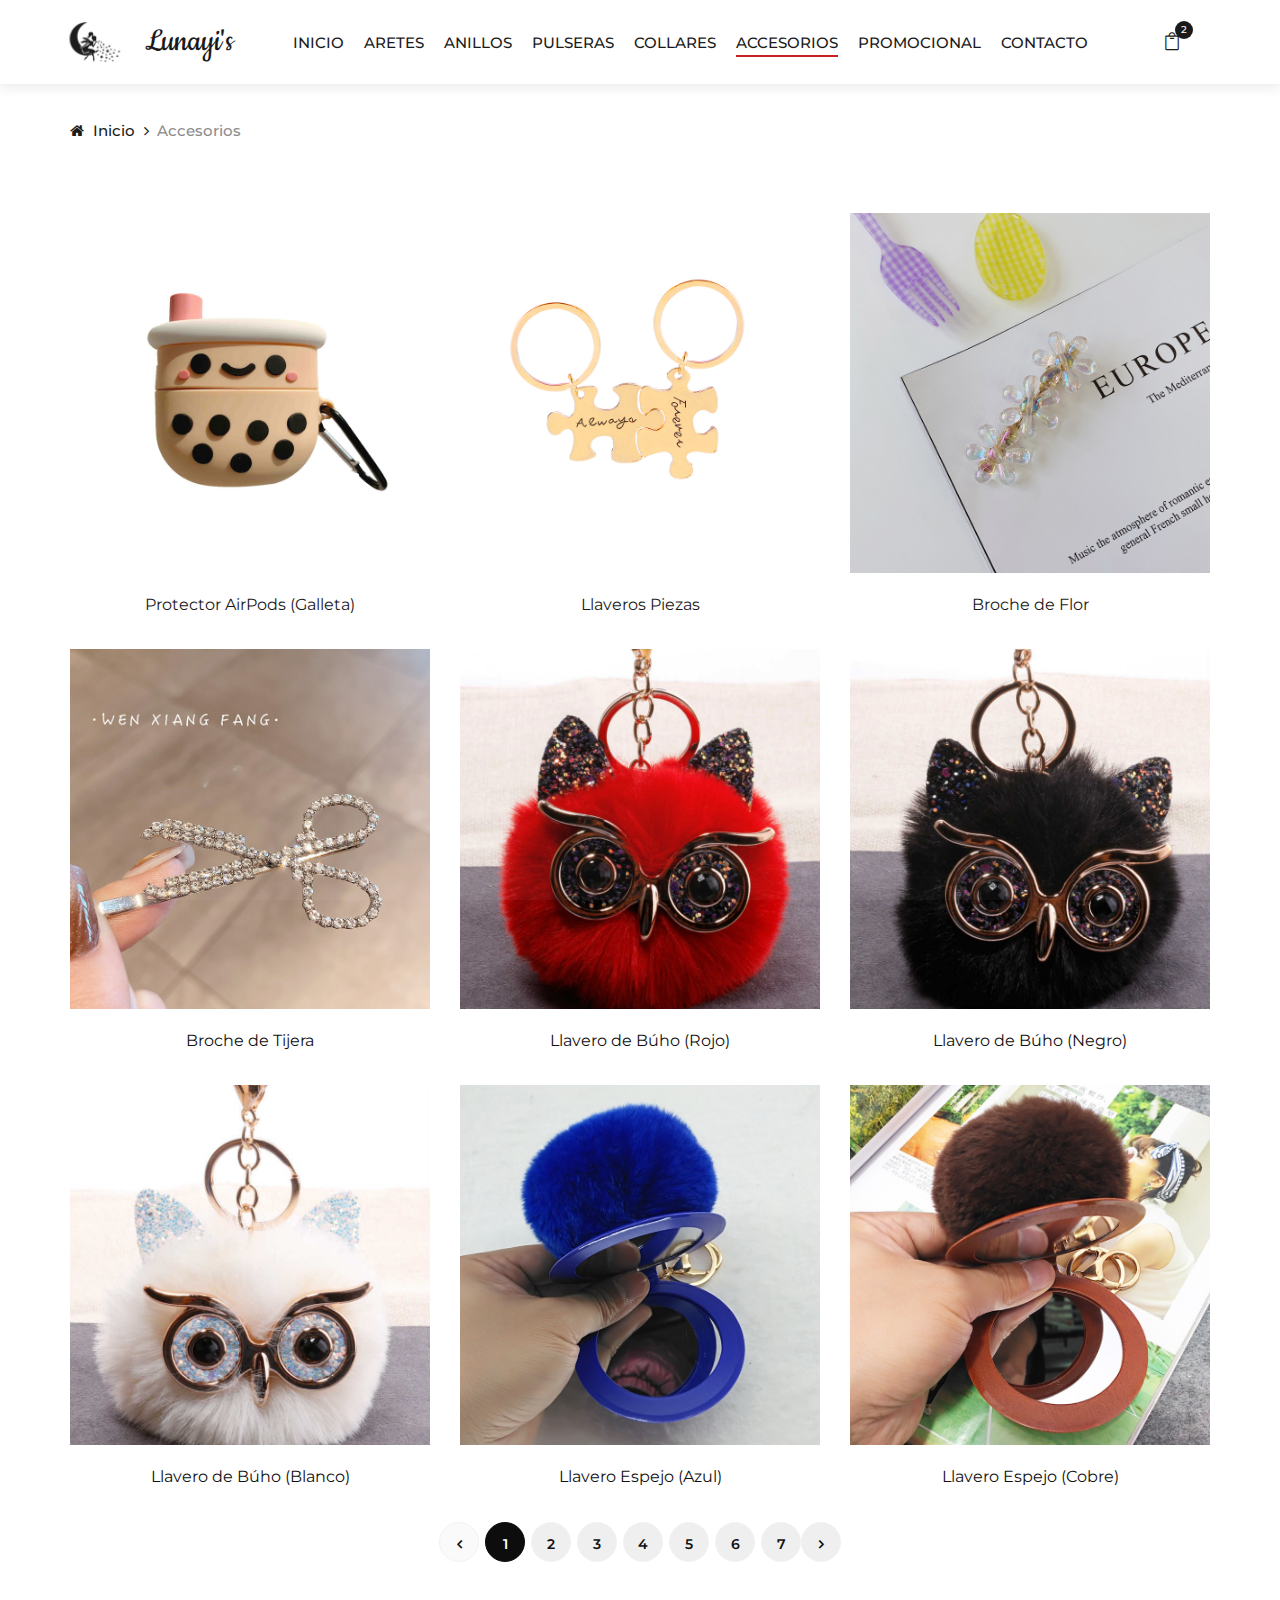
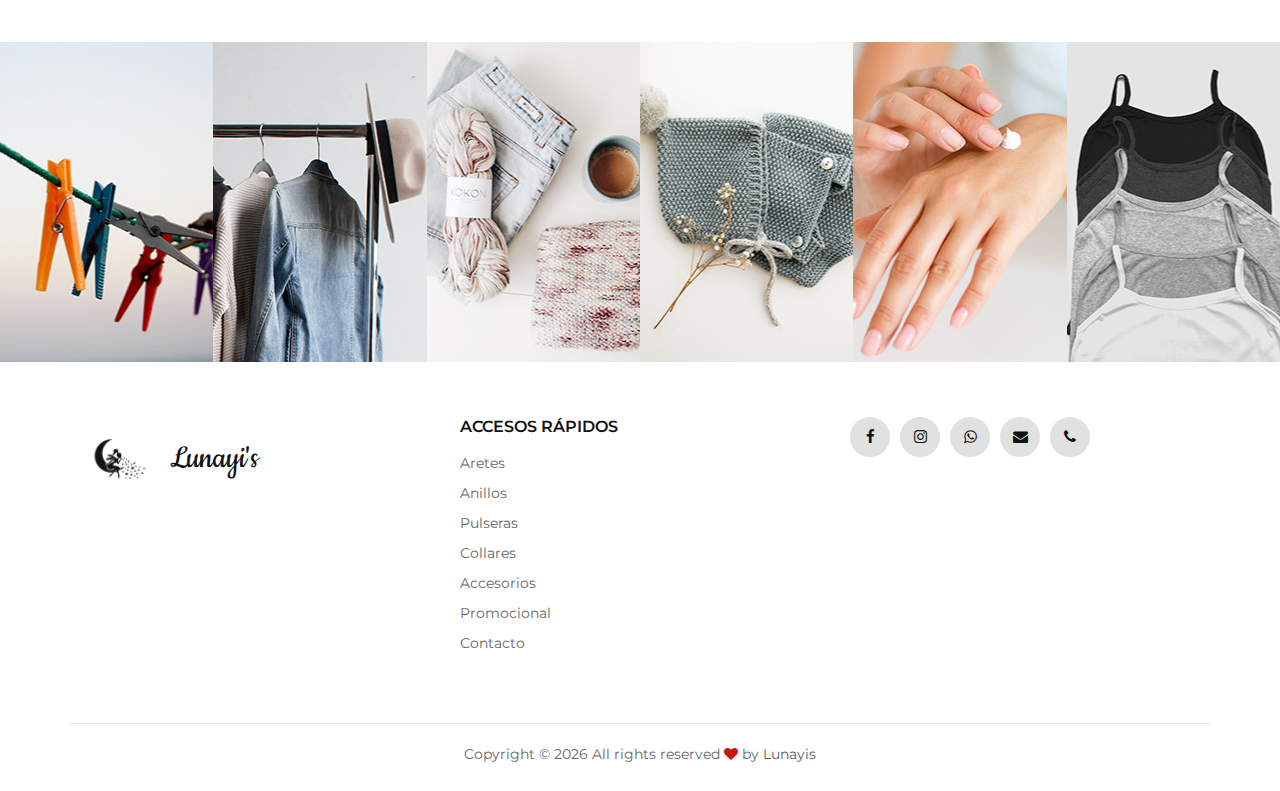
==== commit 94983ba0: "Add Cart Feature" ====
--- a/accesories.html
+++ b/accesories.html
@@ -36,6 +36,9 @@
   <div class="offcanvas-menu-overlay"></div>
   <div class="offcanvas-menu-wrapper">
     <ul class="offcanvas__widget">
+      <li><a href="cart.html"><span class="icon_bag_alt"></span>
+          <div id="cart-counter" class="tip">2</div>
+        </a></li>
     </ul>
     <div class="offcanvas__logo">
       <a href="./index.html">
@@ -51,13 +54,13 @@
   <header class="header">
     <div class="container-fluid">
       <div class="row">
-        <div class="col-xl-3 col-lg-2">
+        <div class="col-xl-2 col-lg-2">
           <div class="header__logo">
             <a href="./index.html"><img src="img/back.png" alt=""></a>
             <span>Lunayi's</span>
           </div>
         </div>
-        <div class="col-xl-8 col-lg-8">
+        <div class="col-xl-9 col-lg-9">
           <nav class="header__menu">
             <ul>
               <li><a href="./index.html">Inicio</a></li>
@@ -71,6 +74,16 @@
             </ul>
           </nav>
         </div>
+        <div class="col-xl-1 col-lg-1">
+          <ul class="header__right__widget">
+            <div class="header__right">
+              <li><a href="./cart.html"><span class="icon_bag_alt"></span>
+                  <div id="cart-counter" class="tip">2</div>
+                </a>
+              </li>
+            </div>
+          </ul>
+        </div>
       </div>
       <div class="canvas__open">
         <i class="fa fa-bars"></i>
@@ -104,8 +117,12 @@
               <div class="product__item sale">
                 <div class="product__item__pic set-bg" data-setbg='img/accesories/ac-1.jpg'>
                   <ul class="product__hover">
-                    <li><a href="img/accesories/ac-1.jpg" class="image-popup"><span class="arrow_expand"></span></a>
-                    </li>
+                    <li>
+                      <a href="img/accesories/ac-1.jpg" class="image-popup">
+                        <span class="arrow_expand"></span>
+                      </a>
+                    </li>
+                    <li><a onclick="addToCart('accesories', 0)"><span class="icon_bag_alt"></span></a></li>
                   </ul>
                 </div>
                 <div class="product__item__text">
@@ -117,8 +134,13 @@
               <div class="product__item sale">
                 <div class="product__item__pic set-bg" data-setbg='img/accesories/ac-2.jpg'>
                   <ul class="product__hover">
-                    <li><a href="img/accesories/ac-2.jpg" class="image-popup"><span class="arrow_expand"></span></a>
-                    </li>
+                    <li>
+                      <a href="img/accesories/ac-2.jpg" class="image-popup">
+                        <span class="arrow_expand">
+                        </span>
+                      </a>
+                    </li>
+                    <li><a onclick="addToCart('accesories', 1)"><span class="icon_bag_alt"></span></a></li>
                   </ul>
                 </div>
                 <div class="product__item__text">
@@ -132,6 +154,7 @@
                   <ul class="product__hover">
                     <li><a href="img/accesories/ac-3.jpg" class="image-popup"><span class="arrow_expand"></span></a>
                     </li>
+                    <li><a onclick="addToCart('accesories', 2)"><span class="icon_bag_alt"></span></a></li>
                   </ul>
                 </div>
                 <div class="product__item__text">
@@ -145,6 +168,7 @@
                   <ul class="product__hover">
                     <li><a href="img/accesories/ac-4.jpg" class="image-popup"><span class="arrow_expand"></span></a>
                     </li>
+                    <li><a onclick="addToCart('accesories', 3)"><span class="icon_bag_alt"></span></a></li>
                   </ul>
                 </div>
                 <div class="product__item__text">
@@ -158,6 +182,7 @@
                   <ul class="product__hover">
                     <li><a href="img/accesories/ac-5.jpg" class="image-popup"><span class="arrow_expand"></span></a>
                     </li>
+                    <li><a onclick="addToCart('accesories', 4)"><span class="icon_bag_alt"></span></a></li>
                   </ul>
                 </div>
                 <div class="product__item__text">
@@ -171,6 +196,7 @@
                   <ul class="product__hover">
                     <li><a href="img/accesories/ac-6.jpg" class="image-popup"><span class="arrow_expand"></span></a>
                     </li>
+                    <li><a onclick="addToCart('accesories', 5)"><span class="icon_bag_alt"></span></a></li>
                   </ul>
                 </div>
                 <div class="product__item__text">
@@ -184,6 +210,7 @@
                   <ul class="product__hover">
                     <li><a href="img/accesories/ac-7.jpg" class="image-popup"><span class="arrow_expand"></span></a>
                     </li>
+                    <li><a onclick="addToCart('accesories', 6)"><span class="icon_bag_alt"></span></a></li>
                   </ul>
                 </div>
                 <div class="product__item__text">
@@ -197,6 +224,7 @@
                   <ul class="product__hover">
                     <li><a href="img/accesories/ac-8.jpg" class="image-popup"><span class="arrow_expand"></span></a>
                     </li>
+                    <li><a onclick="addToCart('accesories', 7)"><span class="icon_bag_alt"></span></a></li>
                   </ul>
                 </div>
                 <div class="product__item__text">
@@ -210,6 +238,7 @@
                   <ul class="product__hover">
                     <li><a href="img/accesories/ac-9.jpg" class="image-popup"><span class="arrow_expand"></span></a>
                     </li>
+                    <li><a onclick="addToCart('accesories', 8)"><span class="icon_bag_alt"></span></a></li>
                   </ul>
                 </div>
                 <div class="product__item__text">
@@ -223,6 +252,7 @@
                   <ul class="product__hover">
                     <li><a href="img/accesories/ac-10.jpg" class="image-popup"><span class="arrow_expand"></span></a>
                     </li>
+                    <li><a onclick="addToCart('accesories', 9)"><span class="icon_bag_alt"></span></a></li>
                   </ul>
                 </div>
                 <div class="product__item__text">
@@ -236,6 +266,7 @@
                   <ul class="product__hover">
                     <li><a href="img/accesories/ac-11.jpg" class="image-popup"><span class="arrow_expand"></span></a>
                     </li>
+                    <li><a onclick="addToCart('accesories', 10)"><span class="icon_bag_alt"></span></a></li>
                   </ul>
                 </div>
                 <div class="product__item__text">
@@ -249,6 +280,7 @@
                   <ul class="product__hover">
                     <li><a href="img/accesories/ac-12.jpg" class="image-popup"><span class="arrow_expand"></span></a>
                     </li>
+                    <li><a onclick="addToCart('accesories', 11)"><span class="icon_bag_alt"></span></a></li>
                   </ul>
                 </div>
                 <div class="product__item__text">
@@ -262,6 +294,7 @@
                   <ul class="product__hover">
                     <li><a href="img/accesories/ac-13.jpg" class="image-popup"><span class="arrow_expand"></span></a>
                     </li>
+                    <li><a onclick="addToCart('accesories', 12)"><span class="icon_bag_alt"></span></a></li>
                   </ul>
                 </div>
                 <div class="product__item__text">
@@ -275,6 +308,7 @@
                   <ul class="product__hover">
                     <li><a href="img/accesories/ac-14.jpg" class="image-popup"><span class="arrow_expand"></span></a>
                     </li>
+                    <li><a onclick="addToCart('accesories', 13)"><span class="icon_bag_alt"></span></a></li>
                   </ul>
                 </div>
                 <div class="product__item__text">
@@ -288,6 +322,7 @@
                   <ul class="product__hover">
                     <li><a href="img/accesories/ac-15.jpg" class="image-popup"><span class="arrow_expand"></span></a>
                     </li>
+                    <li><a onclick="addToCart('accesories', 14)"><span class="icon_bag_alt"></span></a></li>
                   </ul>
                 </div>
                 <div class="product__item__text">
@@ -301,6 +336,7 @@
                   <ul class="product__hover">
                     <li><a href="img/accesories/ac-16.jpg" class="image-popup"><span class="arrow_expand"></span></a>
                     </li>
+                    <li><a onclick="addToCart('accesories', 15)"><span class="icon_bag_alt"></span></a></li>
                   </ul>
                 </div>
                 <div class="product__item__text">
@@ -314,6 +350,7 @@
                   <ul class="product__hover">
                     <li><a href="img/accesories/ac-17.jpg" class="image-popup"><span class="arrow_expand"></span></a>
                     </li>
+                    <li><a onclick="addToCart('accesories', 16)"><span class="icon_bag_alt"></span></a></li>
                   </ul>
                 </div>
                 <div class="product__item__text">
@@ -327,6 +364,7 @@
                   <ul class="product__hover">
                     <li><a href="img/accesories/ac-18.jpg" class="image-popup"><span class="arrow_expand"></span></a>
                     </li>
+                    <li><a onclick="addToCart('accesories', 17)"><span class="icon_bag_alt"></span></a></li>
                   </ul>
                 </div>
                 <div class="product__item__text">
@@ -340,6 +378,7 @@
                   <ul class="product__hover">
                     <li><a href="img/accesories/ac-19.jpg" class="image-popup"><span class="arrow_expand"></span></a>
                     </li>
+                    <li><a onclick="addToCart('accesories', 18)"><span class="icon_bag_alt"></span></a></li>
                   </ul>
                 </div>
                 <div class="product__item__text">
@@ -353,6 +392,7 @@
                   <ul class="product__hover">
                     <li><a href="img/accesories/ac-20.jpg" class="image-popup"><span class="arrow_expand"></span></a>
                     </li>
+                    <li><a onclick="addToCart('accesories', 19)"><span class="icon_bag_alt"></span></a></li>
                   </ul>
                 </div>
                 <div class="product__item__text">
@@ -366,6 +406,7 @@
                   <ul class="product__hover">
                     <li><a href="img/accesories/ac-21.jpg" class="image-popup"><span class="arrow_expand"></span></a>
                     </li>
+                    <li><a onclick="addToCart('accesories', 20)"><span class="icon_bag_alt"></span></a></li>
                   </ul>
                 </div>
                 <div class="product__item__text">
@@ -379,6 +420,7 @@
                   <ul class="product__hover">
                     <li><a href="img/accesories/ac-22.jpg" class="image-popup"><span class="arrow_expand"></span></a>
                     </li>
+                    <li><a onclick="addToCart('accesories', 21)"><span class="icon_bag_alt"></span></a></li>
                   </ul>
                 </div>
                 <div class="product__item__text">
@@ -392,6 +434,7 @@
                   <ul class="product__hover">
                     <li><a href="img/accesories/ac-23.jpg" class="image-popup"><span class="arrow_expand"></span></a>
                     </li>
+                    <li><a onclick="addToCart('accesories', 22)"><span class="icon_bag_alt"></span></a></li>
                   </ul>
                 </div>
                 <div class="product__item__text">
@@ -405,6 +448,7 @@
                   <ul class="product__hover">
                     <li><a href="img/accesories/ac-24.jpg" class="image-popup"><span class="arrow_expand"></span></a>
                     </li>
+                    <li><a onclick="addToCart('accesories', 23)"><span class="icon_bag_alt"></span></a></li>
                   </ul>
                 </div>
                 <div class="product__item__text">
@@ -418,6 +462,7 @@
                   <ul class="product__hover">
                     <li><a href="img/accesories/ac-25.jpg" class="image-popup"><span class="arrow_expand"></span></a>
                     </li>
+                    <li><a onclick="addToCart('accesories', 24)"><span class="icon_bag_alt"></span></a></li>
                   </ul>
                 </div>
                 <div class="product__item__text">
@@ -431,6 +476,7 @@
                   <ul class="product__hover">
                     <li><a href="img/accesories/ac-26.jpg" class="image-popup"><span class="arrow_expand"></span></a>
                     </li>
+                    <li><a onclick="addToCart('accesories', 25)"><span class="icon_bag_alt"></span></a></li>
                   </ul>
                 </div>
                 <div class="product__item__text">
@@ -444,6 +490,7 @@
                   <ul class="product__hover">
                     <li><a href="img/accesories/ac-27.jpg" class="image-popup"><span class="arrow_expand"></span></a>
                     </li>
+                    <li><a onclick="addToCart('accesories', 26)"><span class="icon_bag_alt"></span></a></li>
                   </ul>
                 </div>
                 <div class="product__item__text">
@@ -457,6 +504,7 @@
                   <ul class="product__hover">
                     <li><a href="img/accesories/ac-28.jpg" class="image-popup"><span class="arrow_expand"></span></a>
                     </li>
+                    <li><a onclick="addToCart('accesories', 27)"><span class="icon_bag_alt"></span></a></li>
                   </ul>
                 </div>
                 <div class="product__item__text">
@@ -470,6 +518,7 @@
                   <ul class="product__hover">
                     <li><a href="img/accesories/ac-29.jpg" class="image-popup"><span class="arrow_expand"></span></a>
                     </li>
+                    <li><a onclick="addToCart('accesories', 28)"><span class="icon_bag_alt"></span></a></li>
                   </ul>
                 </div>
                 <div class="product__item__text">
@@ -483,6 +532,7 @@
                   <ul class="product__hover">
                     <li><a href="img/accesories/ac-30.jpg" class="image-popup"><span class="arrow_expand"></span></a>
                     </li>
+                    <li><a onclick="addToCart('accesories', 29)"><span class="icon_bag_alt"></span></a></li>
                   </ul>
                 </div>
                 <div class="product__item__text">
@@ -496,6 +546,7 @@
                   <ul class="product__hover">
                     <li><a href="img/accesories/ac-31.jpg" class="image-popup"><span class="arrow_expand"></span></a>
                     </li>
+                    <li><a onclick="addToCart('accesories', 30)"><span class="icon_bag_alt"></span></a></li>
                   </ul>
                 </div>
                 <div class="product__item__text">
@@ -509,6 +560,7 @@
                   <ul class="product__hover">
                     <li><a href="img/accesories/ac-32.jpg" class="image-popup"><span class="arrow_expand"></span></a>
                     </li>
+                    <li><a onclick="addToCart('accesories', 31)"><span class="icon_bag_alt"></span></a></li>
                   </ul>
                 </div>
                 <div class="product__item__text">
@@ -522,6 +574,7 @@
                   <ul class="product__hover">
                     <li><a href="img/accesories/ac-33.jpg" class="image-popup"><span class="arrow_expand"></span></a>
                     </li>
+                    <li><a onclick="addToCart('accesories', 32)"><span class="icon_bag_alt"></span></a></li>
                   </ul>
                 </div>
                 <div class="product__item__text">
@@ -535,6 +588,7 @@
                   <ul class="product__hover">
                     <li><a href="img/accesories/ac-34.jpg" class="image-popup"><span class="arrow_expand"></span></a>
                     </li>
+                    <li><a onclick="addToCart('accesories', 33)"><span class="icon_bag_alt"></span></a></li>
                   </ul>
                 </div>
                 <div class="product__item__text">
@@ -548,6 +602,7 @@
                   <ul class="product__hover">
                     <li><a href="img/accesories/ac-35.jpg" class="image-popup"><span class="arrow_expand"></span></a>
                     </li>
+                    <li><a onclick="addToCart('accesories', 34)"><span class="icon_bag_alt"></span></a></li>
                   </ul>
                 </div>
                 <div class="product__item__text">
@@ -561,6 +616,7 @@
                   <ul class="product__hover">
                     <li><a href="img/accesories/ac-36.jpg" class="image-popup"><span class="arrow_expand"></span></a>
                     </li>
+                    <li><a onclick="addToCart('accesories', 35)"><span class="icon_bag_alt"></span></a></li>
                   </ul>
                 </div>
                 <div class="product__item__text">
@@ -574,6 +630,7 @@
                   <ul class="product__hover">
                     <li><a href="img/accesories/ac-37.jpg" class="image-popup"><span class="arrow_expand"></span></a>
                     </li>
+                    <li><a onclick="addToCart('accesories', 36)"><span class="icon_bag_alt"></span></a></li>
                   </ul>
                 </div>
                 <div class="product__item__text">
@@ -587,6 +644,7 @@
                   <ul class="product__hover">
                     <li><a href="img/accesories/ac-38.jpg" class="image-popup"><span class="arrow_expand"></span></a>
                     </li>
+                    <li><a onclick="addToCart('accesories', 37)"><span class="icon_bag_alt"></span></a></li>
                   </ul>
                 </div>
                 <div class="product__item__text">
@@ -600,6 +658,7 @@
                   <ul class="product__hover">
                     <li><a href="img/accesories/ac-39.jpg" class="image-popup"><span class="arrow_expand"></span></a>
                     </li>
+                    <li><a onclick="addToCart('accesories', 38)"><span class="icon_bag_alt"></span></a></li>
                   </ul>
                 </div>
                 <div class="product__item__text">
@@ -613,6 +672,7 @@
                   <ul class="product__hover">
                     <li><a href="img/accesories/ac-40.jpg" class="image-popup"><span class="arrow_expand"></span></a>
                     </li>
+                    <li><a onclick="addToCart('accesories', 39)"><span class="icon_bag_alt"></span></a></li>
                   </ul>
                 </div>
                 <div class="product__item__text">
@@ -626,6 +686,7 @@
                   <ul class="product__hover">
                     <li><a href="img/accesories/ac-41.jpg" class="image-popup"><span class="arrow_expand"></span></a>
                     </li>
+                    <li><a onclick="addToCart('accesories', 40)"><span class="icon_bag_alt"></span></a></li>
                   </ul>
                 </div>
                 <div class="product__item__text">
@@ -639,6 +700,7 @@
                   <ul class="product__hover">
                     <li><a href="img/accesories/ac-42.jpg" class="image-popup"><span class="arrow_expand"></span></a>
                     </li>
+                    <li><a onclick="addToCart('accesories', 41)"><span class="icon_bag_alt"></span></a></li>
                   </ul>
                 </div>
                 <div class="product__item__text">
@@ -652,6 +714,7 @@
                   <ul class="product__hover">
                     <li><a href="img/accesories/ac-43.jpg" class="image-popup"><span class="arrow_expand"></span></a>
                     </li>
+                    <li><a onclick="addToCart('accesories', 42)"><span class="icon_bag_alt"></span></a></li>
                   </ul>
                 </div>
                 <div class="product__item__text">
@@ -665,6 +728,7 @@
                   <ul class="product__hover">
                     <li><a href="img/accesories/ac-44.jpg" class="image-popup"><span class="arrow_expand"></span></a>
                     </li>
+                    <li><a onclick="addToCart('accesories', 43)"><span class="icon_bag_alt"></span></a></li>
                   </ul>
                 </div>
                 <div class="product__item__text">
@@ -678,6 +742,7 @@
                   <ul class="product__hover">
                     <li><a href="img/accesories/ac-45.jpg" class="image-popup"><span class="arrow_expand"></span></a>
                     </li>
+                    <li><a onclick="addToCart('accesories', 44)"><span class="icon_bag_alt"></span></a></li>
                   </ul>
                 </div>
                 <div class="product__item__text">
@@ -691,6 +756,7 @@
                   <ul class="product__hover">
                     <li><a href="img/accesories/ac-46.jpg" class="image-popup"><span class="arrow_expand"></span></a>
                     </li>
+                    <li><a onclick="addToCart('accesories', 45)"><span class="icon_bag_alt"></span></a></li>
                   </ul>
                 </div>
                 <div class="product__item__text">
@@ -704,6 +770,7 @@
                   <ul class="product__hover">
                     <li><a href="img/accesories/ac-47.jpg" class="image-popup"><span class="arrow_expand"></span></a>
                     </li>
+                    <li><a onclick="addToCart('accesories', 46)"><span class="icon_bag_alt"></span></a></li>
                   </ul>
                 </div>
                 <div class="product__item__text">
@@ -717,6 +784,7 @@
                   <ul class="product__hover">
                     <li><a href="img/accesories/ac-48.jpg" class="image-popup"><span class="arrow_expand"></span></a>
                     </li>
+                    <li><a onclick="addToCart('accesories', 47)"><span class="icon_bag_alt"></span></a></li>
                   </ul>
                 </div>
                 <div class="product__item__text">
@@ -730,6 +798,7 @@
                   <ul class="product__hover">
                     <li><a href="img/accesories/ac-49.jpg" class="image-popup"><span class="arrow_expand"></span></a>
                     </li>
+                    <li><a onclick="addToCart('accesories', 48)"><span class="icon_bag_alt"></span></a></li>
                   </ul>
                 </div>
                 <div class="product__item__text">
@@ -743,6 +812,7 @@
                   <ul class="product__hover">
                     <li><a href="img/accesories/ac-50.jpg" class="image-popup"><span class="arrow_expand"></span></a>
                     </li>
+                    <li><a onclick="addToCart('accesories', 49)"><span class="icon_bag_alt"></span></a></li>
                   </ul>
                 </div>
                 <div class="product__item__text">
@@ -756,6 +826,7 @@
                   <ul class="product__hover">
                     <li><a href="img/accesories/ac-51.jpg" class="image-popup"><span class="arrow_expand"></span></a>
                     </li>
+                    <li><a onclick="addToCart('accesories', 50)"><span class="icon_bag_alt"></span></a></li>
                   </ul>
                 </div>
                 <div class="product__item__text">
@@ -769,6 +840,7 @@
                   <ul class="product__hover">
                     <li><a href="img/accesories/ac-52.jpg" class="image-popup"><span class="arrow_expand"></span></a>
                     </li>
+                    <li><a onclick="addToCart('accesories', 51)"><span class="icon_bag_alt"></span></a></li>
                   </ul>
                 </div>
                 <div class="product__item__text">
@@ -782,6 +854,7 @@
                   <ul class="product__hover">
                     <li><a href="img/accesories/ac-53.jpg" class="image-popup"><span class="arrow_expand"></span></a>
                     </li>
+                    <li><a onclick="addToCart('accesories', 52)"><span class="icon_bag_alt"></span></a></li>
                   </ul>
                 </div>
                 <div class="product__item__text">
@@ -795,6 +868,7 @@
                   <ul class="product__hover">
                     <li><a href="img/accesories/ac-54.jpg" class="image-popup"><span class="arrow_expand"></span></a>
                     </li>
+                    <li><a onclick="addToCart('accesories', 53)"><span class="icon_bag_alt"></span></a></li>
                   </ul>
                 </div>
                 <div class="product__item__text">
@@ -808,6 +882,7 @@
                   <ul class="product__hover">
                     <li><a href="img/accesories/ac-55.jpg" class="image-popup"><span class="arrow_expand"></span></a>
                     </li>
+                    <li><a onclick="addToCart('accesories', 54)"><span class="icon_bag_alt"></span></a></li>
                   </ul>
                 </div>
                 <div class="product__item__text">
@@ -821,6 +896,7 @@
                   <ul class="product__hover">
                     <li><a href="img/accesories/ac-56.jpg" class="image-popup"><span class="arrow_expand"></span></a>
                     </li>
+                    <li><a onclick="addToCart('accesories', 55)"><span class="icon_bag_alt"></span></a></li>
                   </ul>
                 </div>
                 <div class="product__item__text">
@@ -834,6 +910,7 @@
                   <ul class="product__hover">
                     <li><a href="img/accesories/ac-57.jpg" class="image-popup"><span class="arrow_expand"></span></a>
                     </li>
+                    <li><a onclick="addToCart('accesories', 56)"><span class="icon_bag_alt"></span></a></li>
                   </ul>
                 </div>
                 <div class="product__item__text">
@@ -847,6 +924,7 @@
                   <ul class="product__hover">
                     <li><a href="img/accesories/ac-58.jpg" class="image-popup"><span class="arrow_expand"></span></a>
                     </li>
+                    <li><a onclick="addToCart('accesories', 57)"><span class="icon_bag_alt"></span></a></li>
                   </ul>
                 </div>
                 <div class="product__item__text">
@@ -1011,6 +1089,9 @@
   <script src="js/jquery.slicknav.js"></script>
   <script src="js/owl.carousel.min.js"></script>
   <script src="js/jquery.nicescroll.min.js"></script>
+  <script src="js/products.js"></script>
+  <script src="js/shoping.js"></script>
+  <script src="js/loaditems.js"></script>
   <script src="js/main.js"></script>
 </body>
 
